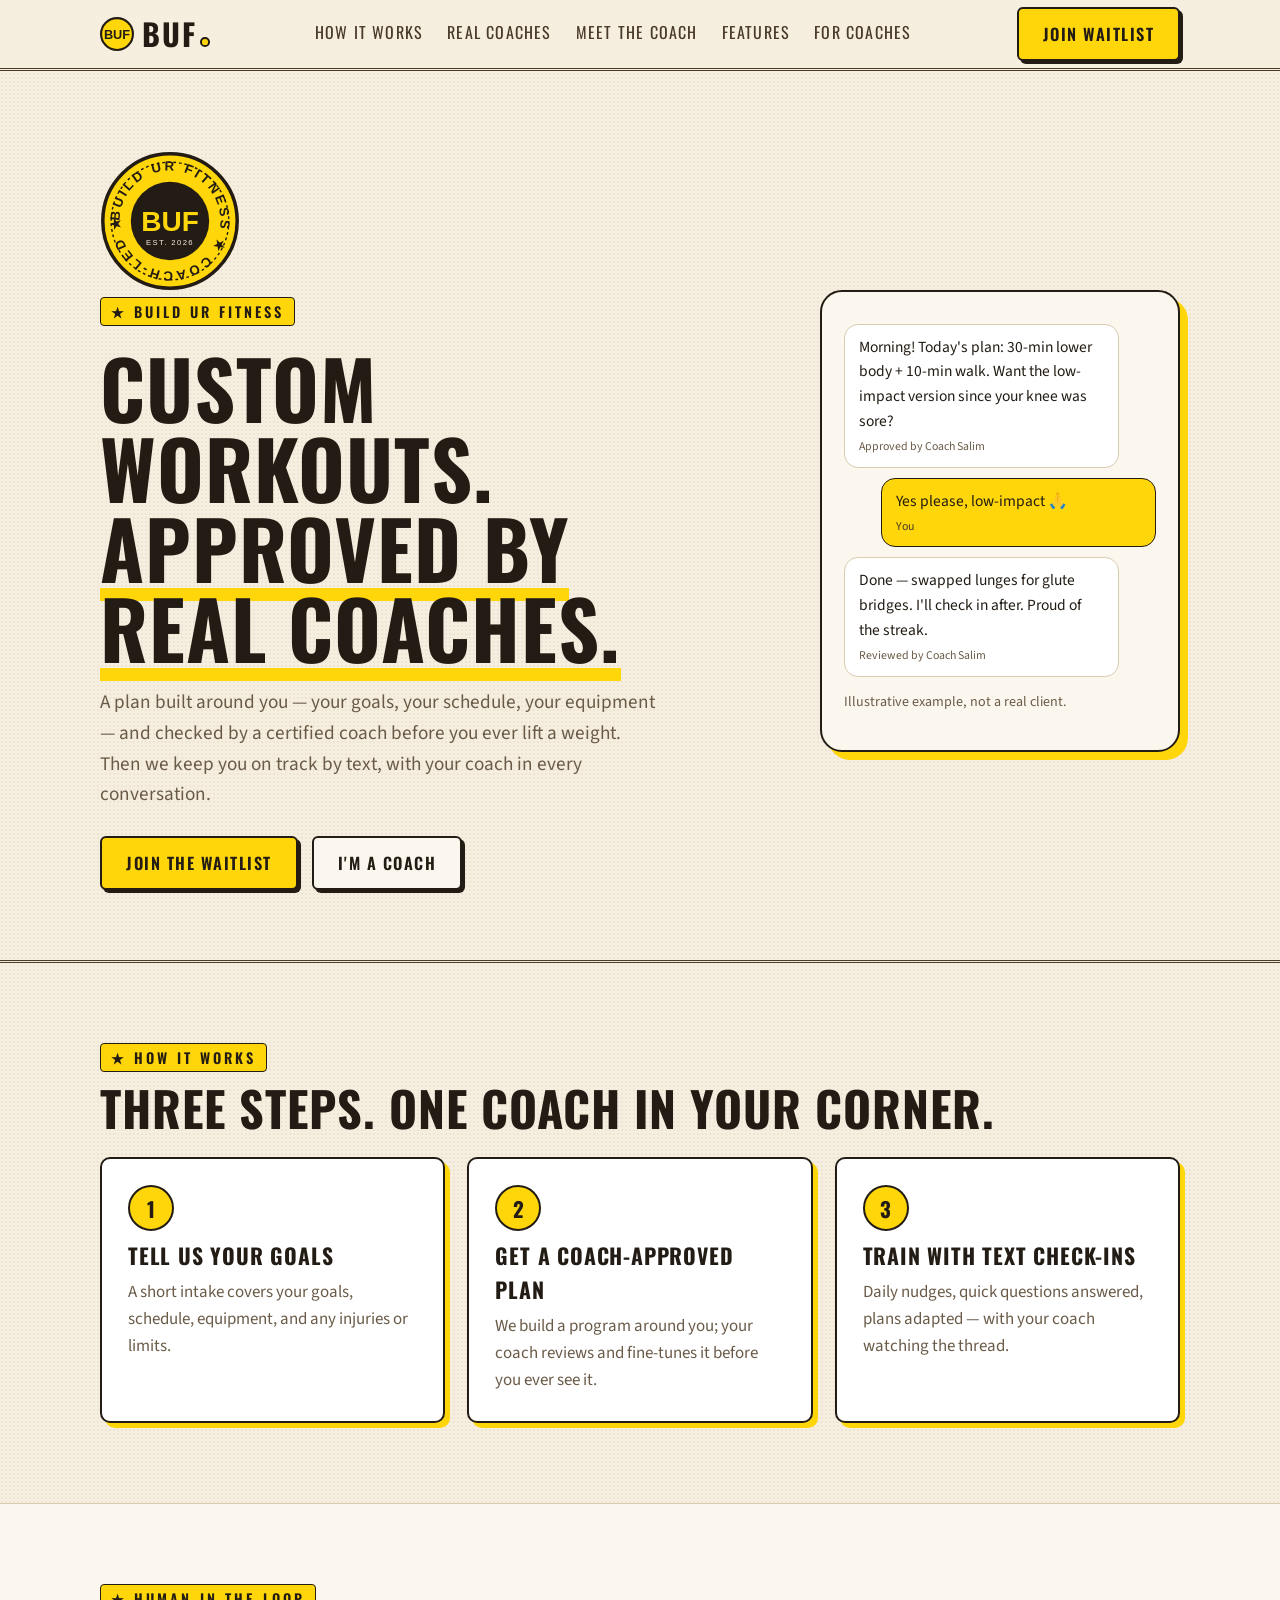
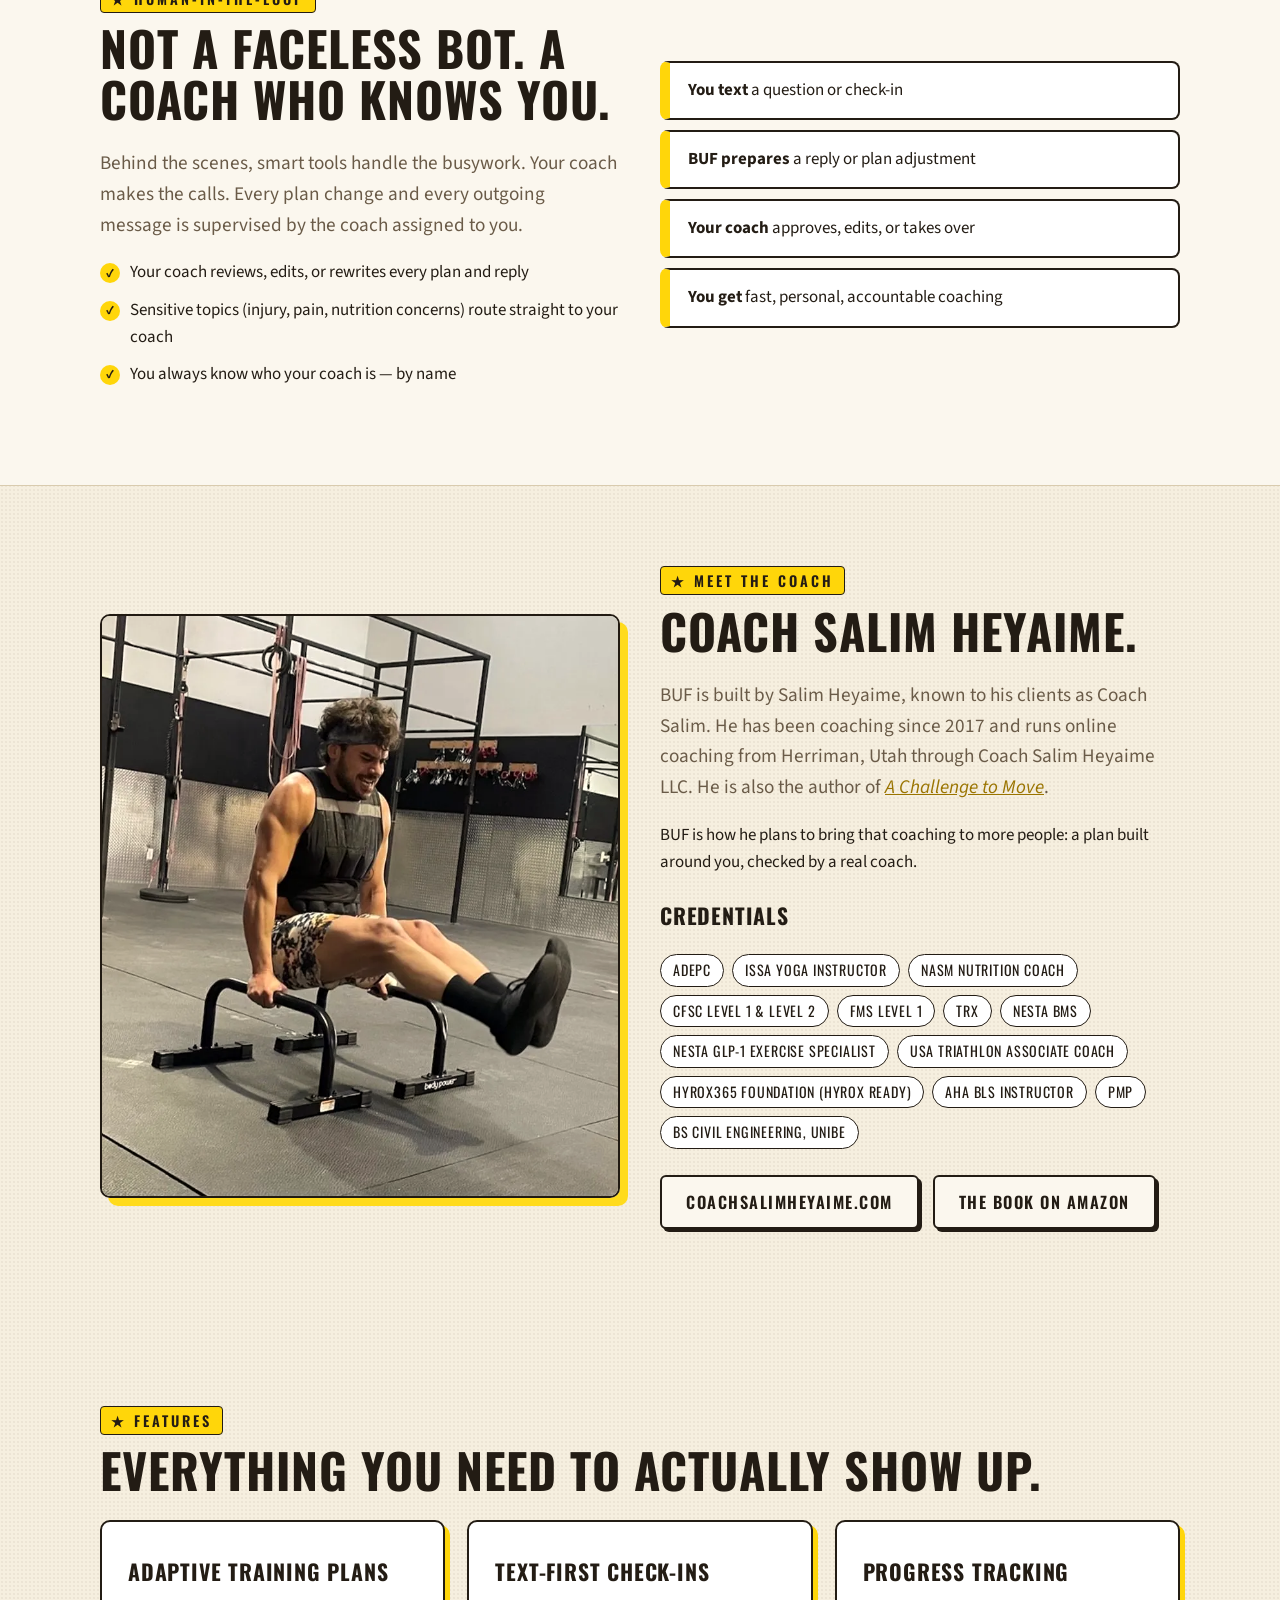
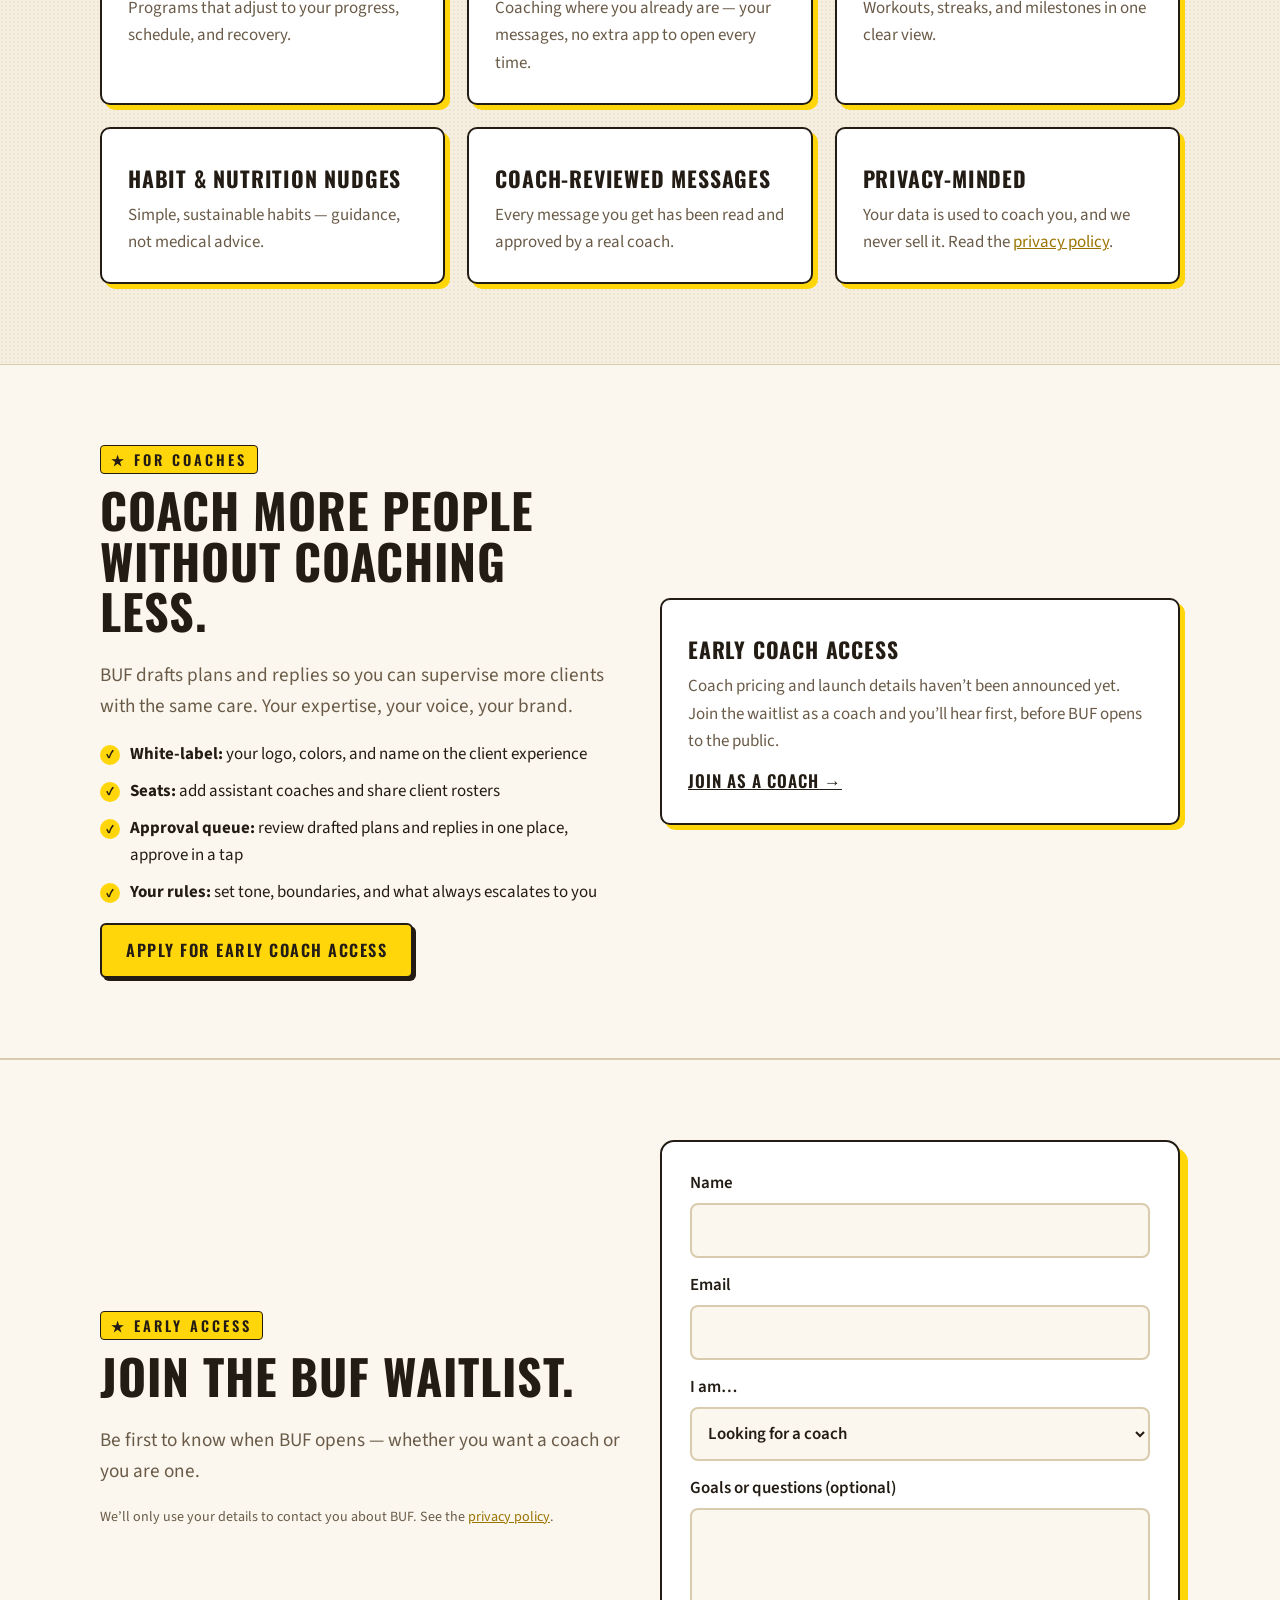
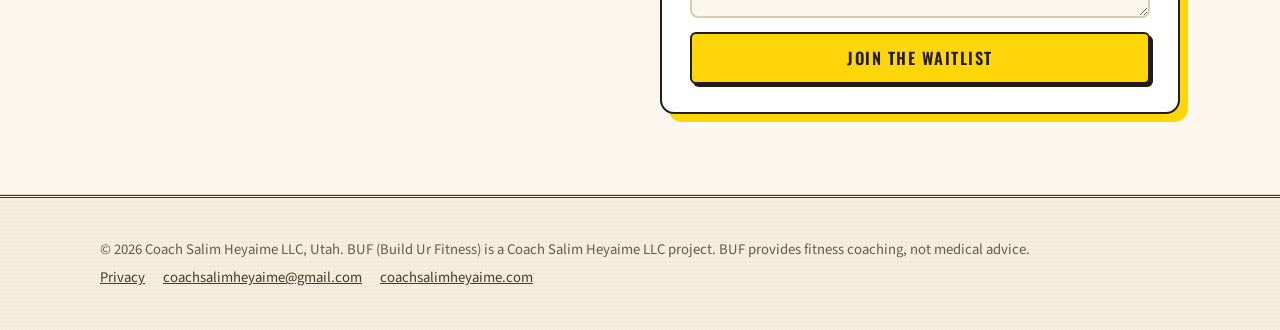
==== index.html @ 1ed9ce23 "BUF 10/18: remove placeholders, Meet the coach (Coach Salim), real privacy policy, thanks + 404 page" ====
<!DOCTYPE html>
<html lang="en">
<head>
<!-- Google tag (gtag.js) -->
<script async src="https://www.googletagmanager.com/gtag/js?id=G-2J3MQWPSZQ"></script>
<script>window.dataLayer=window.dataLayer||[];function gtag(){dataLayer.push(arguments);}gtag('js',new Date());gtag('config','G-2J3MQWPSZQ');</script>
<meta charset="utf-8">
<meta name="viewport" content="width=device-width,initial-scale=1">
<meta name="robots" content="index,follow">
<link rel="canonical" href="https://buildurfitness.com/">
<title>BUF Fitness — Custom workouts, approved by real coaches</title>
<meta name="description" content="BUF (Build Ur Fitness) builds custom workouts around you, with text check-ins and a real coach who approves every plan and every message. For people who want coaching and coaches who want to scale.">
<meta property="og:title" content="BUF Fitness — Custom workouts, approved by real coaches">
<meta property="og:description" content="A workout plan built around you and checked by a real coach. Join the waitlist.">
<meta property="og:type" content="website">
<meta property="og:url" content="https://buildurfitness.com/">
<meta property="og:image" content="https://buildurfitness.com/og.png">
<meta property="og:image:width" content="1200">
<meta property="og:image:height" content="630">
<meta name="twitter:card" content="summary_large_image">
<meta name="twitter:url" content="https://buildurfitness.com/">
<meta name="twitter:title" content="BUF Fitness — Custom workouts, approved by real coaches">
<meta name="twitter:image" content="https://buildurfitness.com/og.png">
<meta name="theme-color" content="#FFD60A">
<link rel="preconnect" href="https://fonts.googleapis.com">
<link rel="preconnect" href="https://fonts.gstatic.com" crossorigin>
<link rel="stylesheet" href="https://fonts.googleapis.com/css2?family=Oswald:wght@500;600;700&family=Source+Sans+3:wght@400;600;700&display=swap">
<link rel="icon" href="/favicon.ico" sizes="any">
<link rel="icon" href="/favicon.ico" sizes="any">
<link rel="icon" href="/favicon.svg" type="image/svg+xml">
<link rel="apple-touch-icon" href="/apple-touch-icon.png">
<link rel="apple-touch-icon" href="/apple-touch-icon.png">
<link rel="stylesheet" href="styles.css">
<script type="application/ld+json">
{"@context":"https://schema.org","@type":"WebSite","name":"BUF Fitness (Build Ur Fitness)","url":"https://buildurfitness.com/","publisher":{"@type":"Organization","name":"Coach Salim Heyaime LLC","url":"https://coachsalimheyaime.com/","email":"coachsalimheyaime@gmail.com","founder":{"@type":"Person","name":"Salim Heyaime","alternateName":"Coach Salim","url":"https://coachsalimheyaime.com/"}}}
</script>
</head>
<body>
<a class="skip" href="#main">Skip to content</a>
<header><div class="wrap"><nav aria-label="Main">
<a class="logo" href="#top"><img src="favicon.svg" alt="" width="34" height="34"><span class="wm">BUF<span>.</span></span></a>
<ul><li><a href="#how">How it works</a></li><li><a href="#coach">Real coaches</a></li><li><a href="#meet">Meet the coach</a></li><li><a href="#features">Features</a></li><li><a href="#coaches">For coaches</a></li></ul>
<a class="btn" href="#waitlist">Join waitlist</a>
</nav></div></header>
<main id="main">
<section class="hero" id="top"><div class="wrap grid">
<div>
<img class="badge" src="badge.svg" alt="" width="140" height="140">
<p class="eyebrow">Build Ur Fitness</p>
<h1>Custom workouts.<br><em>Approved by real coaches.</em></h1>
<p class="lead">A plan built around you — your goals, your schedule, your equipment — and checked by a certified coach before you ever lift a weight. Then we keep you on track by text, with your coach in every conversation.</p>
<div class="cta"><a class="btn" href="#waitlist">Join the waitlist</a><a class="btn ghost" href="#coaches">I'm a coach</a></div>
</div>
<div class="phone" role="group" aria-label="Example text conversation (illustrative)">
<div class="msg ai">Morning! Today's plan: 30-min lower body + 10-min walk. Want the low-impact version since your knee was sore?<span class="tag">Approved by Coach Salim</span></div>
<div class="msg me">Yes please, low-impact 🙏<span class="tag">You</span></div>
<div class="msg ai">Done — swapped lunges for glute bridges. I'll check in after. Proud of the streak.<span class="tag">Reviewed by Coach Salim</span></div>
<p class="small">Illustrative example, not a real client.</p>
</div>
</div></section>

<section id="how"><div class="wrap">
<p class="eyebrow">How it works</p><h2>Three steps. One coach in your corner.</h2>
<div class="cards">
<div class="card"><span class="num">1</span><h3>Tell us your goals</h3><p>A short intake covers your goals, schedule, equipment, and any injuries or limits.</p></div>
<div class="card"><span class="num">2</span><h3>Get a coach-approved plan</h3><p>We build a program around you; your coach reviews and fine-tunes it before you ever see it.</p></div>
<div class="card"><span class="num">3</span><h3>Train with text check-ins</h3><p>Daily nudges, quick questions answered, plans adapted — with your coach watching the thread.</p></div>
</div></div></section>

<section class="alt" id="coach"><div class="wrap split">
<div><p class="eyebrow">Human-in-the-loop</p><h2>Not a faceless bot. A coach who knows you.</h2>
<p class="lead">Behind the scenes, smart tools handle the busywork. Your coach makes the calls. Every plan change and every outgoing message is supervised by the coach assigned to you.</p>
<ul class="check"><li>Your coach reviews, edits, or rewrites every plan and reply</li><li>Sensitive topics (injury, pain, nutrition concerns) route straight to your coach</li><li>You always know who your coach is — by name</li></ul></div>
<div class="loop" role="group" aria-label="Supervision loop">
<div><strong>You text</strong> a question or check-in</div>
<div><strong>BUF prepares</strong> a reply or plan adjustment</div>
<div><strong>Your coach</strong> approves, edits, or takes over</div>
<div><strong>You get</strong> fast, personal, accountable coaching</div>
</div></div></section>

<section id="meet"><div class="wrap split">
<figure class="coach-photo"><picture><source srcset="img/coach-salim-800.webp" type="image/webp"><img src="img/coach-salim-800.jpg" alt="Coach Salim Heyaime holding an L-sit on parallettes in the gym" width="800" height="900" loading="lazy"></picture></figure>
<div><p class="eyebrow">Meet the coach</p><h2>Coach Salim Heyaime.</h2>
<p class="lead">BUF is built by Salim Heyaime, known to his clients as Coach Salim. He has been coaching since 2017 and runs online coaching from Herriman, Utah through Coach Salim Heyaime LLC. He is also the author of <a href="https://www.amazon.com/dp/B0HN22P5F4" rel="noopener"><em>A Challenge to Move</em></a>.</p>
<p>BUF is how he plans to bring that coaching to more people: a plan built around you, checked by a real coach.</p>
<h3>Credentials</h3>
<ul class="creds">
<li>ADEPC</li>
<li>ISSA Yoga Instructor</li>
<li>NASM Nutrition Coach</li>
<li>CFSC Level 1 &amp; Level 2</li>
<li>FMS Level 1</li>
<li>TRX</li>
<li>NESTA BMS</li>
<li>NESTA GLP-1 Exercise Specialist</li>
<li>USA Triathlon Associate Coach</li>
<li>HYROX365 Foundation (HYROX Ready)</li>
<li>AHA BLS Instructor</li>
<li>PMP</li>
<li>BS Civil Engineering, UNIBE</li>
</ul>
<p class="cta"><a class="btn ghost" href="https://coachsalimheyaime.com/" rel="noopener">coachsalimheyaime.com</a><a class="btn ghost" href="https://www.amazon.com/dp/B0HN22P5F4" rel="noopener">The book on Amazon</a></p>
</div></div></section>

<section id="features"><div class="wrap">
<p class="eyebrow">Features</p><h2>Everything you need to actually show up.</h2>
<div class="cards">
<div class="card"><h3>Adaptive training plans</h3><p>Programs that adjust to your progress, schedule, and recovery.</p></div>
<div class="card"><h3>Text-first check-ins</h3><p>Coaching where you already are — your messages, no extra app to open every time.</p></div>
<div class="card"><h3>Progress tracking</h3><p>Workouts, streaks, and milestones in one clear view.</p></div>
<div class="card"><h3>Habit &amp; nutrition nudges</h3><p>Simple, sustainable habits — guidance, not medical advice.</p></div>
<div class="card"><h3>Coach-reviewed messages</h3><p>Every message you get has been read and approved by a real coach.</p></div>
<div class="card"><h3>Privacy-minded</h3><p>Your data is used to coach you, and we never sell it. Read the <a href="/privacy/">privacy policy</a>.</p></div>
</div></div></section>

<section class="alt" id="coaches"><div class="wrap split">
<div><p class="eyebrow">For coaches</p><h2>Coach more people without coaching less.</h2>
<p class="lead">BUF drafts plans and replies so you can supervise more clients with the same care. Your expertise, your voice, your brand.</p>
<ul class="check"><li><strong>White-label:</strong> your logo, colors, and name on the client experience</li><li><strong>Seats:</strong> add assistant coaches and share client rosters</li><li><strong>Approval queue:</strong> review drafted plans and replies in one place, approve in a tap</li><li><strong>Your rules:</strong> set tone, boundaries, and what always escalates to you</li></ul>
<a class="btn" href="#waitlist">Apply for early coach access</a></div>
<div class="card note"><h3>Early coach access</h3><p>Coach pricing and launch details haven&rsquo;t been announced yet. Join the waitlist as a coach and you&rsquo;ll hear first, before BUF opens to the public.</p><p><a href="#waitlist">Join as a coach &rarr;</a></p></div>
</div></section>

<section class="alt" id="waitlist"><div class="wrap split">
<div><p class="eyebrow">Early access</p><h2>Join the BUF waitlist.</h2><p class="lead">Be first to know when BUF opens — whether you want a coach or you are one.</p><p class="small">We&rsquo;ll only use your details to contact you about BUF. See the <a href="/privacy/">privacy policy</a>.</p></div>
<form action="https://formsubmit.co/coachsalimheyaime@gmail.com" method="POST">
<input type="hidden" name="_subject" value="BUF waitlist">
<input type="hidden" name="_template" value="table">
<input type="hidden" name="_captcha" value="true">
<input type="hidden" name="_next" value="https://buildurfitness.com/thanks/">
<input type="text" name="_honey" class="hp" tabindex="-1" autocomplete="off" aria-hidden="true">
<label>Name<input type="text" name="name" required autocomplete="name"></label>
<label>Email<input type="email" name="email" required autocomplete="email"></label>
<label>I am…<select name="role"><option>Looking for a coach</option><option>A coach interested in BUF</option><option>Other</option></select></label>
<label>Goals or questions (optional)<textarea name="message" rows="3"></textarea></label>
<button class="btn" type="submit">Join the waitlist</button>
</form></div></section>
</main>
<footer><div class="wrap foot">
<p>&copy; 2026 Coach Salim Heyaime LLC, Utah. BUF (Build Ur Fitness) is a Coach Salim Heyaime LLC project. BUF provides fitness coaching, not medical advice.</p>
<p class="foot-links"><a href="/privacy/">Privacy</a><a href="mailto:coachsalimheyaime@gmail.com?subject=BUF">coachsalimheyaime@gmail.com</a><a href="https://coachsalimheyaime.com/" rel="noopener">coachsalimheyaime.com</a></p>
</div></footer>
</body></html>
---- styles.css ----
:root{--cream:#F6EFDF;--paper:#FBF7EE;--ink:#231C14;--brown:#4A3A28;--gold:#FFD60A;--gold-d:#9A7400;--red:#B3412E;--mut:#6A5B48;--line:#D9CBAE;--r:10px;--cond:"Oswald","Arial Narrow",Impact,sans-serif}
*{box-sizing:border-box}html{scroll-behavior:smooth}
body{margin:0;font-family:"Source Sans 3",system-ui,-apple-system,Segoe UI,Roboto,sans-serif;font-size:1.06rem;background:var(--cream);color:var(--ink);line-height:1.6;
background-image:radial-gradient(rgba(74,58,40,.06) 1px,transparent 1px);background-size:4px 4px}
a{color:var(--gold-d)}
.skip{position:absolute;left:-999px}.skip:focus{left:8px;top:8px;background:#fff;color:#000;padding:8px;z-index:99}
.draft{background:var(--ink);color:var(--gold);text-align:center;font-family:var(--cond);letter-spacing:1.5px;text-transform:uppercase;padding:6px 12px;font-size:.85rem}
.wrap{max-width:1120px;margin:0 auto;padding:0 20px}
header{position:sticky;top:0;z-index:10;background:rgba(246,239,223,.95);border-bottom:3px double var(--brown)}
nav{display:flex;align-items:center;justify-content:space-between;height:68px;gap:16px}
.logo{font-family:var(--cond);font-weight:700;font-size:1.9rem;color:var(--ink);text-decoration:none;letter-spacing:2px;display:flex;align-items:center;gap:8px}.logo span{color:var(--gold-d)}
nav ul{display:flex;gap:24px;list-style:none;margin:0;padding:0}nav ul a{color:var(--brown);text-decoration:none;font-family:var(--cond);text-transform:uppercase;letter-spacing:1.2px;font-size:1rem}
nav ul a:hover{color:var(--gold-d)}
.btn{display:inline-block;background:var(--gold);color:var(--ink);font-family:var(--cond);font-weight:600;text-transform:uppercase;letter-spacing:1.5px;padding:12px 24px;border-radius:6px;text-decoration:none;border:2px solid var(--ink);box-shadow:3px 3px 0 var(--ink);cursor:pointer;font-size:1.02rem;transition:transform .15s,box-shadow .15s}
.btn:hover{transform:translate(-1px,-1px);box-shadow:4px 4px 0 var(--ink)}
.btn.ghost{background:var(--paper)}
a:focus-visible,.btn:focus-visible,input:focus-visible,select:focus-visible,textarea:focus-visible{outline:3px solid var(--red);outline-offset:3px}
.hero{padding:80px 0 70px;border-bottom:3px double var(--brown)}
.hero .grid{display:grid;grid-template-columns:1.1fr .9fr;gap:48px;align-items:center}
.eyebrow{color:var(--red);font-family:var(--cond);font-weight:600;text-transform:uppercase;letter-spacing:3px;font-size:.9rem;margin:0}
.eyebrow::before{content:"★ "}
h1,h2,h3{font-family:var(--cond);text-transform:uppercase;font-weight:700;color:var(--ink)}
h1{font-size:clamp(2.8rem,6.5vw,5rem);line-height:1;margin:.25em 0;letter-spacing:1px}h1 em{font-style:normal;color:var(--gold-d);display:inline-block}
h2{font-size:clamp(2rem,4vw,3rem);line-height:1.05;letter-spacing:1px;margin:.2em 0 .5em}
h3{font-size:1.35rem;letter-spacing:.8px}
.lead{font-size:1.2rem;color:var(--mut);max-width:560px}.cta{display:flex;gap:14px;flex-wrap:wrap;margin-top:26px}
.badge{width:140px;height:140px;display:block;margin:0 0 6px}
.phone{background:var(--paper);border:2px solid var(--ink);border-radius:22px;padding:22px;max-width:360px;margin-left:auto;box-shadow:8px 8px 0 var(--gold)}
.msg{border-radius:14px;padding:10px 14px;margin:10px 0;font-size:.97rem;max-width:88%;border:1.5px solid var(--line)}
.msg.ai{background:#fff}.msg.me{background:var(--gold);border-color:var(--gold-d);margin-left:auto}
.tag{display:block;font-size:.74rem;color:var(--mut);margin-top:4px}.msg.me .tag{color:var(--brown)}
section{padding:80px 0}.alt{background:var(--paper);border-top:1px solid var(--line);border-bottom:1px solid var(--line)}
.cards{display:grid;grid-template-columns:repeat(3,1fr);gap:22px}
.card{background:#fff;border:2px solid var(--ink);border-radius:var(--r);padding:26px;box-shadow:5px 5px 0 var(--line)}.card h3{margin:.3em 0 .3em}.card p{color:var(--mut);margin:0}
.num{display:inline-grid;place-items:center;width:46px;height:46px;border-radius:50%;background:var(--gold);color:var(--ink);font-family:var(--cond);font-weight:700;font-size:1.3rem;border:2px solid var(--ink)}
.split{display:grid;grid-template-columns:1fr 1fr;gap:40px;align-items:center}
.check{list-style:none;padding:0}.check li{padding-left:30px;position:relative;margin:10px 0}.check li::before{content:"✓";position:absolute;left:0;color:var(--gold-d);font-weight:900}
.loop{display:grid;gap:10px}.loop div{background:#fff;border:2px solid var(--ink);border-left:10px solid var(--gold);padding:14px 18px;border-radius:8px}
.callout{background:var(--ink);color:var(--cream);border-radius:14px;padding:38px;display:flex;justify-content:space-between;gap:24px;align-items:center;flex-wrap:wrap;outline:2px dashed var(--gold);outline-offset:-12px}
.callout h2{color:var(--cream)}.callout .lead{color:#D9CBAE}.callout .eyebrow{color:var(--gold)}
.ph{border:2px dashed var(--brown);border-radius:var(--r);padding:20px;color:var(--mut);background:#fff}
form{background:#fff;border-radius:14px;padding:28px;display:grid;gap:14px;border:2px solid var(--ink);box-shadow:8px 8px 0 var(--gold)}
label{font-weight:600;display:grid;gap:6px}input,select,textarea{font:inherit;padding:12px;border-radius:8px;border:2px solid var(--line);background:var(--paper);color:var(--ink)}
.hp{position:absolute;left:-9999px}.small{font-size:.88rem;color:var(--mut)}
footer{padding:36px 0;border-top:3px double var(--brown);color:var(--mut);font-size:.92rem}
@media(max-width:860px){.hero .grid,.split{grid-template-columns:1fr}.cards{grid-template-columns:1fr}nav ul{display:none}.phone{margin:0 auto}section{padding:60px 0}.badge{width:110px;height:110px}}
@media(prefers-reduced-motion:reduce){html{scroll-behavior:auto}*{transition:none!important;animation:none!important}}
.logo .wm{color:inherit}
/* bright accent v3 */
.eyebrow{display:inline-block;background:var(--gold);color:var(--ink);padding:2px 10px;border-radius:4px;border:1.5px solid var(--ink)}
.eyebrow::before{color:var(--ink)}
h1 em{color:var(--ink);background:linear-gradient(transparent 55%,var(--gold) 55%);padding:0 .08em}
.logo span{color:var(--ink)}.logo .wm span{display:inline-block;width:.32em;height:.32em;background:var(--gold);border:2px solid var(--ink);border-radius:50%;color:transparent;overflow:hidden;margin-left:3px;vertical-align:baseline}
.check li::before{color:var(--ink);background:var(--gold);border-radius:50%;width:20px;height:20px;display:grid;place-items:center;font-size:.75rem;top:4px}
.card{box-shadow:5px 5px 0 var(--gold)}
.msg.me{border-color:var(--ink)}
h1 em{display:inline;-webkit-box-decoration-break:clone;box-decoration-break:clone}
h1 em{background:none;padding:0;text-decoration:underline;text-decoration-color:var(--gold);text-decoration-thickness:.16em;text-underline-offset:.06em;text-decoration-skip-ink:none}

/* 10/18: meet the coach, notes, footer */
.coach-photo{margin:0}.coach-photo img{display:block;width:100%;height:auto;border:2px solid var(--ink);border-radius:var(--r);box-shadow:8px 8px 0 var(--gold);filter:sepia(.12) contrast(1.03)}
.creds{list-style:none;padding:0;margin:8px 0 0;display:flex;flex-wrap:wrap;gap:8px}
.creds li{background:#fff;border:1.5px solid var(--ink);border-radius:999px;padding:4px 12px;font-family:var(--cond);text-transform:uppercase;letter-spacing:.8px;font-size:.88rem}
.card.note a{font-family:var(--cond);text-transform:uppercase;letter-spacing:1px;color:var(--ink);font-weight:600}
.card.note p+p{margin-top:12px}
.foot p{margin:.3em 0}.foot-links{display:flex;flex-wrap:wrap;gap:18px}.foot-links a{color:var(--brown)}
.legal{max-width:780px}.legal h1{font-size:clamp(2.4rem,5vw,3.6rem)}.legal h2{font-size:1.6rem;margin-top:1.6em}.legal p,.legal li{color:var(--ink)}
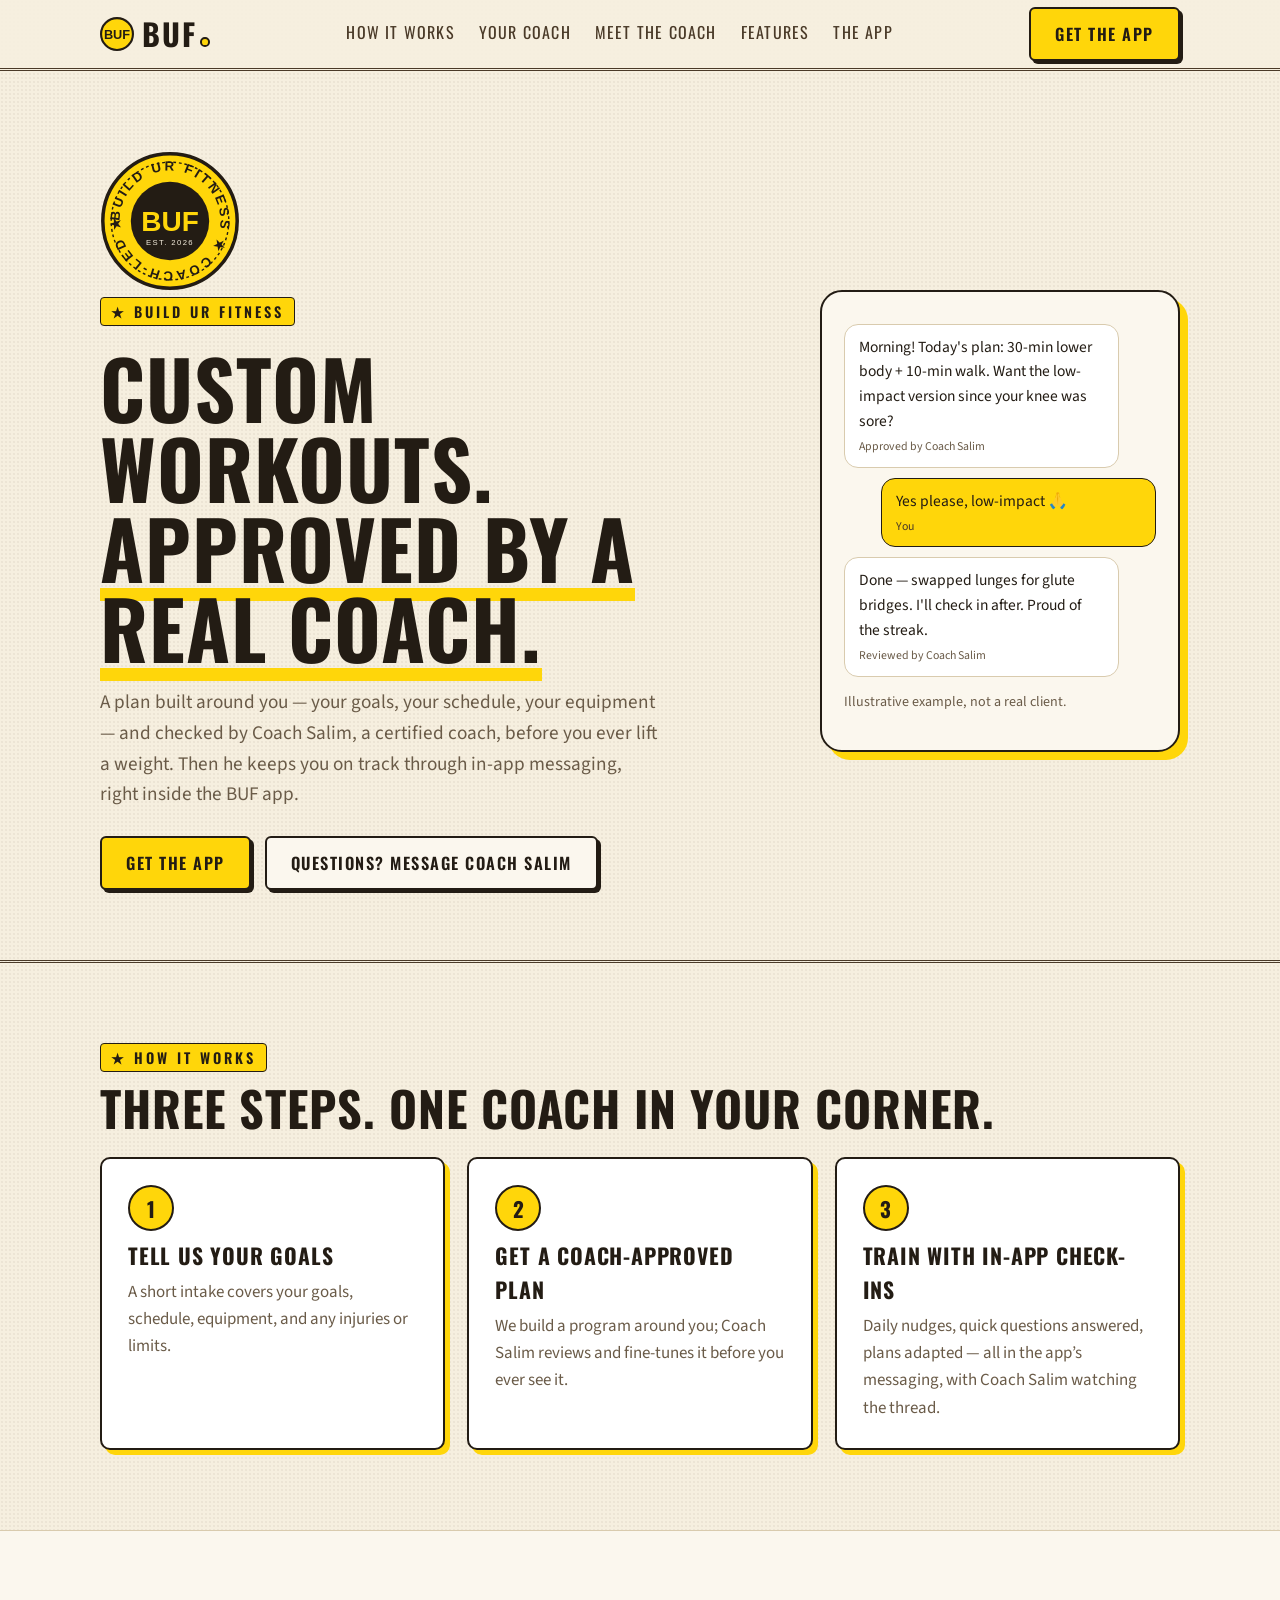
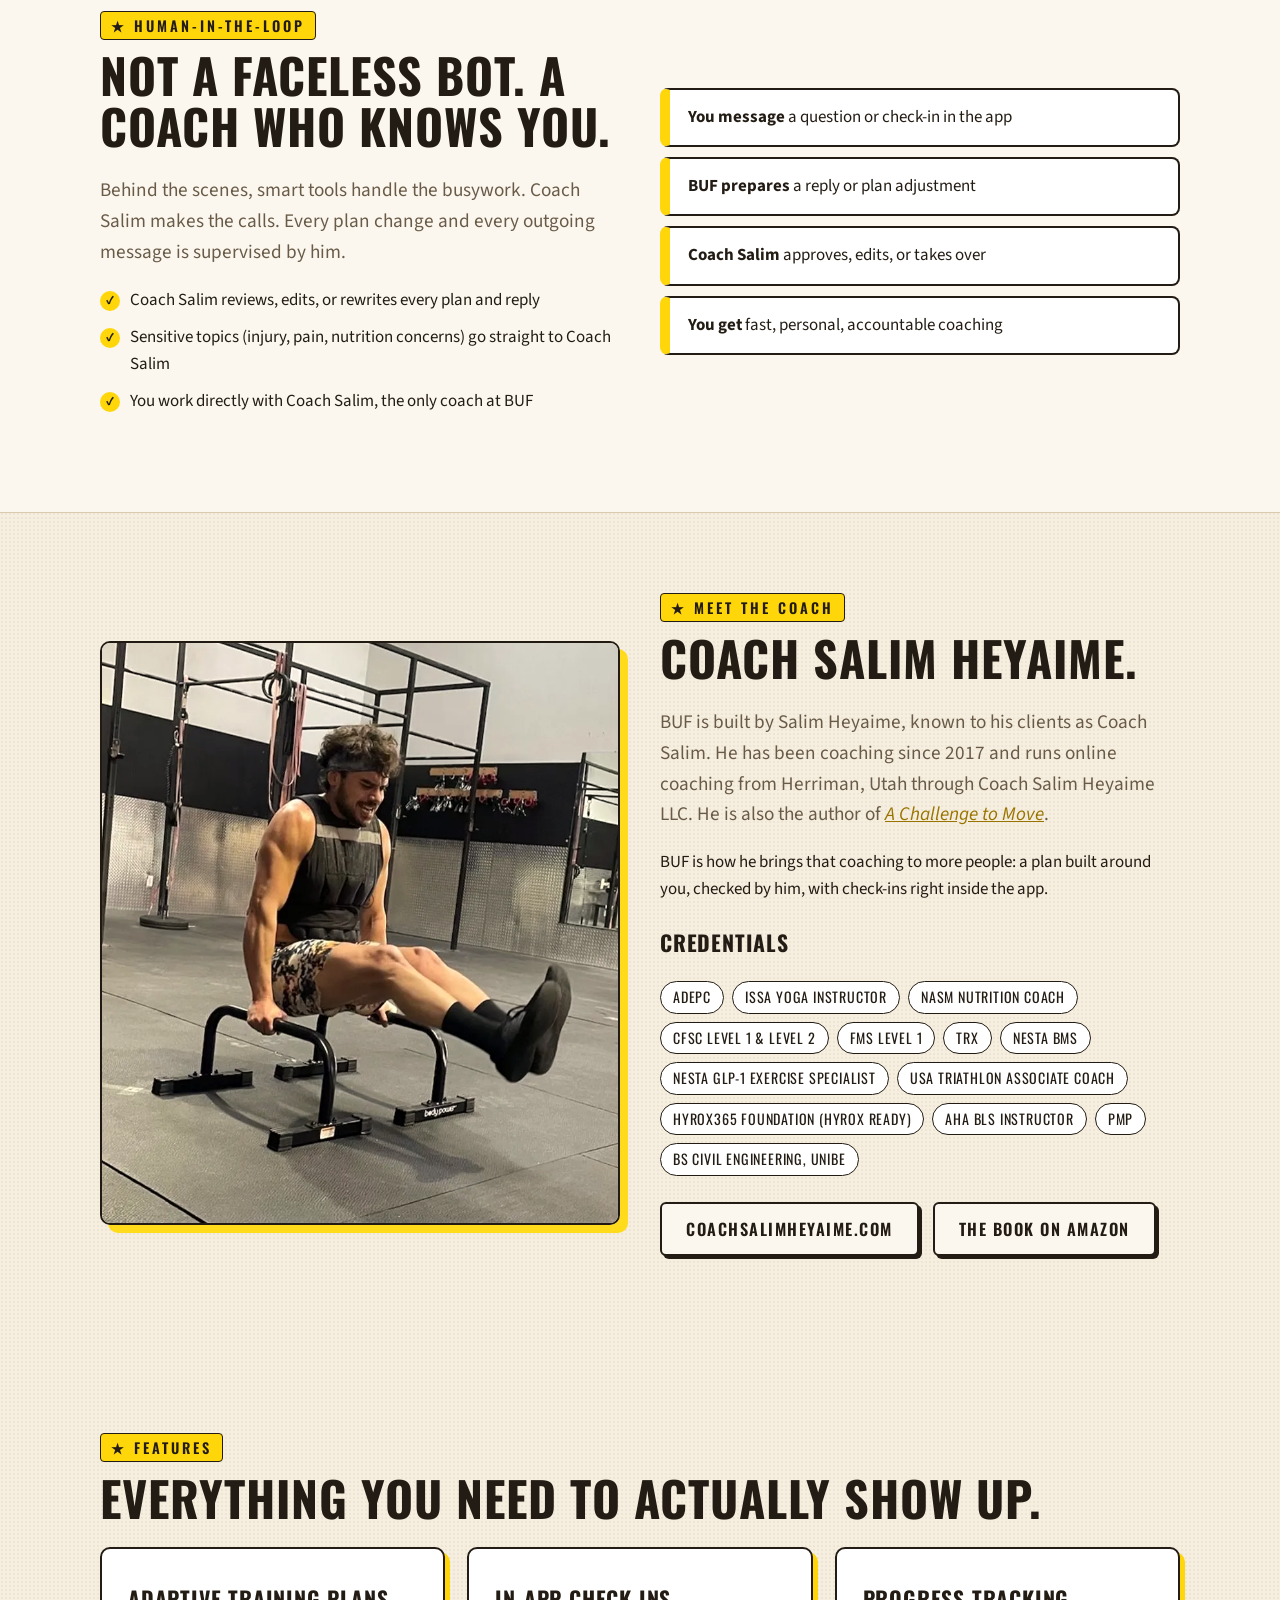
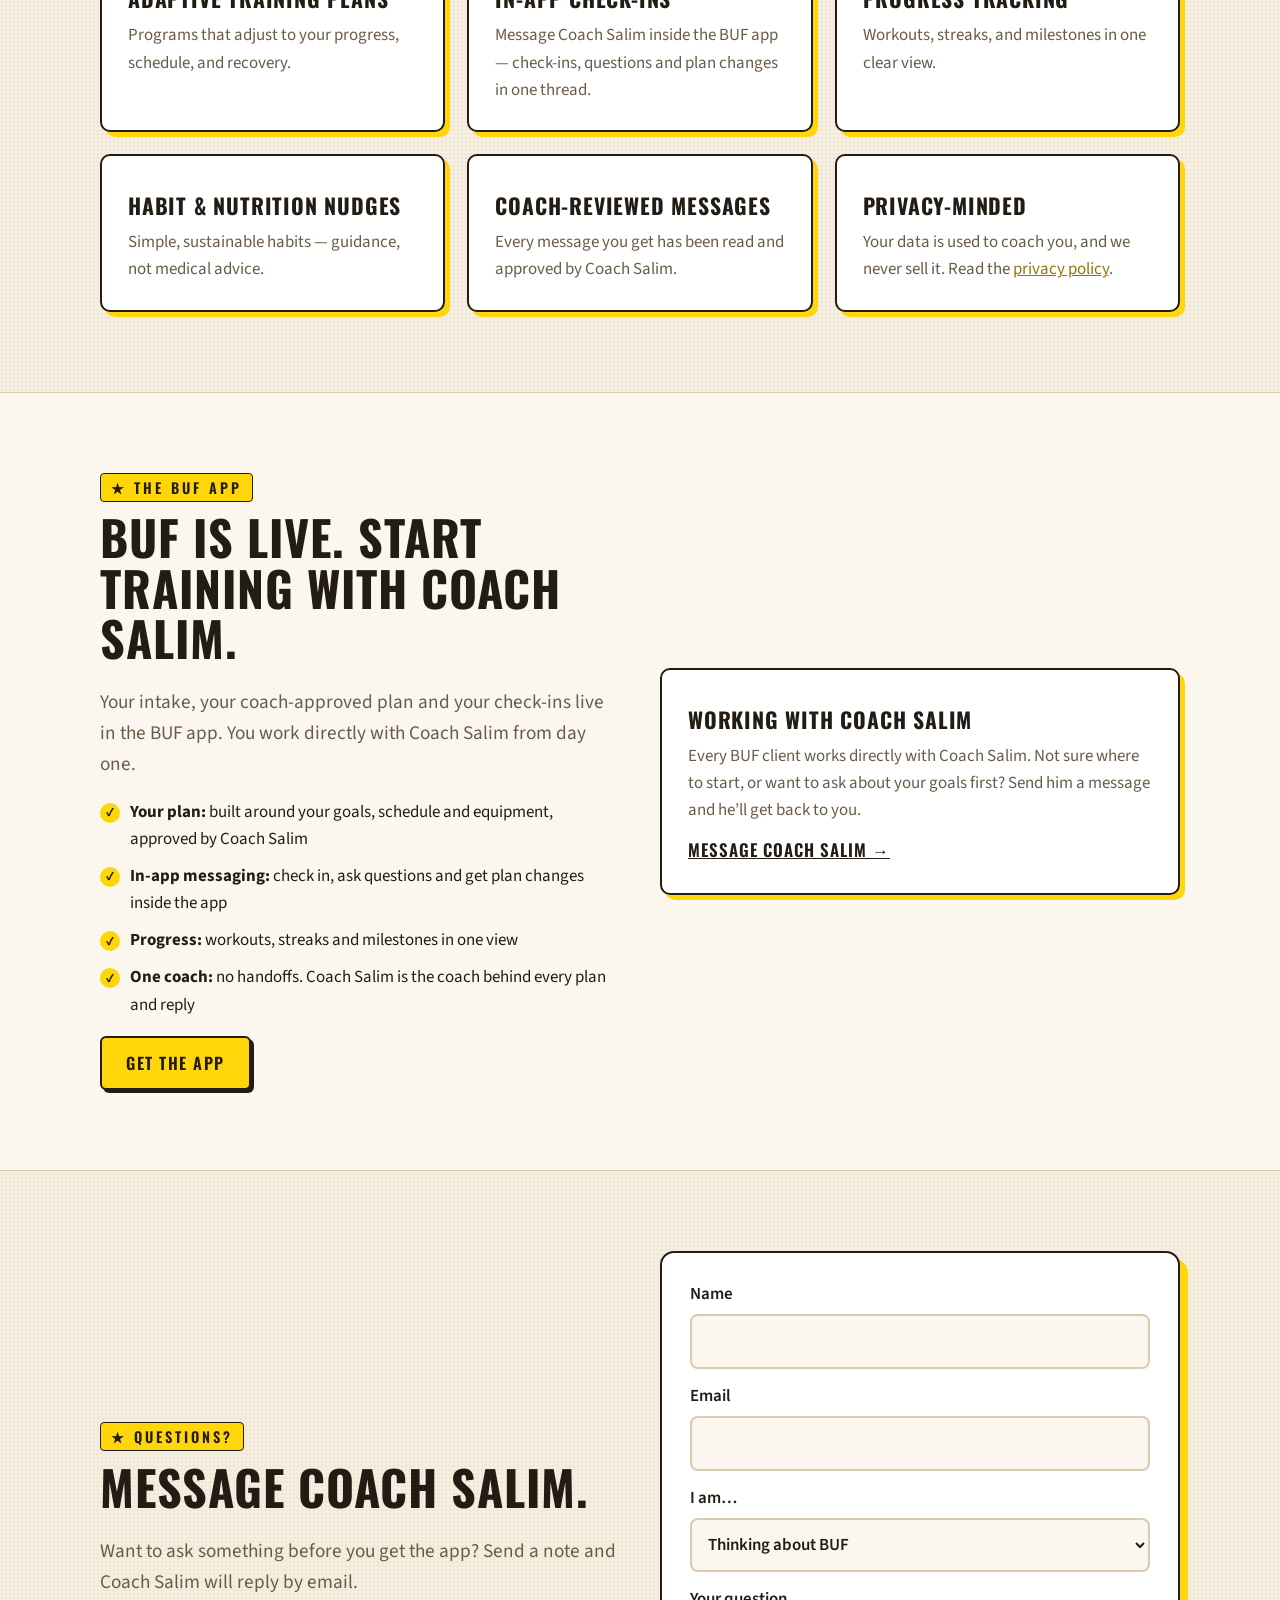
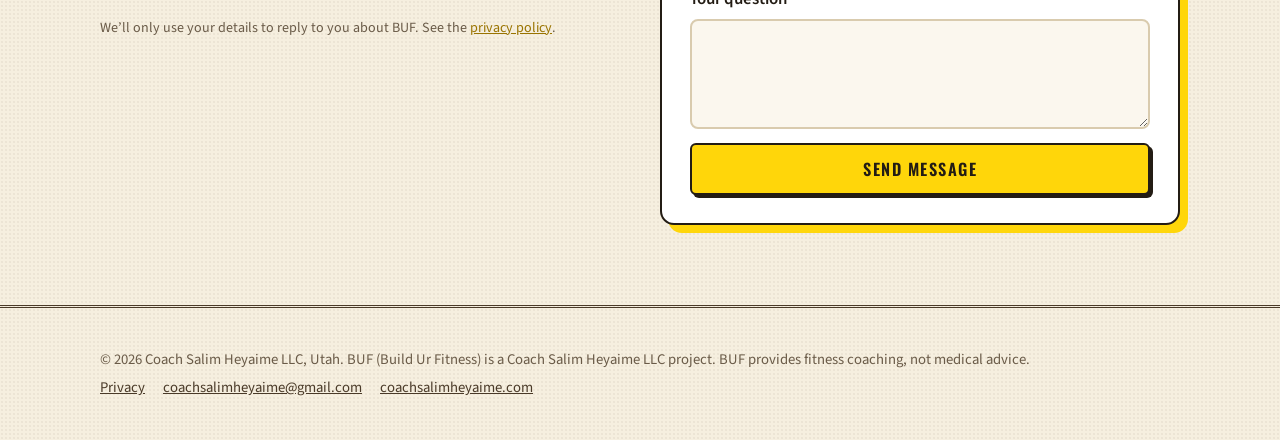
==== commit 66d3e2fb: "Preview: BUF app is live — Get the app CTA (buffitness.app), Coach Salim only, in-app messaging, con" ====
--- a/index.html
+++ b/index.html
@@ -8,10 +8,10 @@
 <meta name="viewport" content="width=device-width,initial-scale=1">
 <meta name="robots" content="index,follow">
 <link rel="canonical" href="https://buildurfitness.com/">
-<title>BUF Fitness — Custom workouts, approved by real coaches</title>
-<meta name="description" content="BUF (Build Ur Fitness) builds custom workouts around you, with text check-ins and a real coach who approves every plan and every message. For people who want coaching and coaches who want to scale.">
-<meta property="og:title" content="BUF Fitness — Custom workouts, approved by real coaches">
-<meta property="og:description" content="A workout plan built around you and checked by a real coach. Join the waitlist.">
+<title>BUF Fitness — Custom workouts, approved by a real coach</title>
+<meta name="description" content="BUF (Build Ur Fitness) builds custom workouts around you, with in-app check-ins and Coach Salim, a certified coach who approves every plan and every message. The BUF app is live.">
+<meta property="og:title" content="BUF Fitness — Custom workouts, approved by a real coach">
+<meta property="og:description" content="A workout plan built around you and checked by Coach Salim. The BUF app is live.">
 <meta property="og:type" content="website">
 <meta property="og:url" content="https://buildurfitness.com/">
 <meta property="og:image" content="https://buildurfitness.com/og.png">
@@ -19,7 +19,7 @@
 <meta property="og:image:height" content="630">
 <meta name="twitter:card" content="summary_large_image">
 <meta name="twitter:url" content="https://buildurfitness.com/">
-<meta name="twitter:title" content="BUF Fitness — Custom workouts, approved by real coaches">
+<meta name="twitter:title" content="BUF Fitness — Custom workouts, approved by a real coach">
 <meta name="twitter:image" content="https://buildurfitness.com/og.png">
 <meta name="theme-color" content="#FFD60A">
 <link rel="preconnect" href="https://fonts.googleapis.com">
@@ -39,19 +39,19 @@
 <a class="skip" href="#main">Skip to content</a>
 <header><div class="wrap"><nav aria-label="Main">
 <a class="logo" href="#top"><img src="favicon.svg" alt="" width="34" height="34"><span class="wm">BUF<span>.</span></span></a>
-<ul><li><a href="#how">How it works</a></li><li><a href="#coach">Real coaches</a></li><li><a href="#meet">Meet the coach</a></li><li><a href="#features">Features</a></li><li><a href="#coaches">For coaches</a></li></ul>
-<a class="btn" href="#waitlist">Join waitlist</a>
+<ul><li><a href="#how">How it works</a></li><li><a href="#coach">Your coach</a></li><li><a href="#meet">Meet the coach</a></li><li><a href="#features">Features</a></li><li><a href="#app">The app</a></li></ul>
+<a class="btn" href="https://buffitness.app" rel="noopener">Get the app</a>
 </nav></div></header>
 <main id="main">
 <section class="hero" id="top"><div class="wrap grid">
 <div>
 <img class="badge" src="badge.svg" alt="" width="140" height="140">
 <p class="eyebrow">Build Ur Fitness</p>
-<h1>Custom workouts.<br><em>Approved by real coaches.</em></h1>
-<p class="lead">A plan built around you — your goals, your schedule, your equipment — and checked by a certified coach before you ever lift a weight. Then we keep you on track by text, with your coach in every conversation.</p>
-<div class="cta"><a class="btn" href="#waitlist">Join the waitlist</a><a class="btn ghost" href="#coaches">I'm a coach</a></div>
+<h1>Custom workouts.<br><em>Approved by a real coach.</em></h1>
+<p class="lead">A plan built around you — your goals, your schedule, your equipment — and checked by Coach Salim, a certified coach, before you ever lift a weight. Then he keeps you on track through in-app messaging, right inside the BUF app.</p>
+<div class="cta"><a class="btn" href="https://buffitness.app" rel="noopener">Get the app</a><a class="btn ghost" href="#contact">Questions? Message Coach Salim</a></div>
 </div>
-<div class="phone" role="group" aria-label="Example text conversation (illustrative)">
+<div class="phone" role="group" aria-label="Example in-app message conversation (illustrative)">
 <div class="msg ai">Morning! Today's plan: 30-min lower body + 10-min walk. Want the low-impact version since your knee was sore?<span class="tag">Approved by Coach Salim</span></div>
 <div class="msg me">Yes please, low-impact 🙏<span class="tag">You</span></div>
 <div class="msg ai">Done — swapped lunges for glute bridges. I'll check in after. Proud of the streak.<span class="tag">Reviewed by Coach Salim</span></div>
@@ -63,18 +63,18 @@
 <p class="eyebrow">How it works</p><h2>Three steps. One coach in your corner.</h2>
 <div class="cards">
 <div class="card"><span class="num">1</span><h3>Tell us your goals</h3><p>A short intake covers your goals, schedule, equipment, and any injuries or limits.</p></div>
-<div class="card"><span class="num">2</span><h3>Get a coach-approved plan</h3><p>We build a program around you; your coach reviews and fine-tunes it before you ever see it.</p></div>
-<div class="card"><span class="num">3</span><h3>Train with text check-ins</h3><p>Daily nudges, quick questions answered, plans adapted — with your coach watching the thread.</p></div>
+<div class="card"><span class="num">2</span><h3>Get a coach-approved plan</h3><p>We build a program around you; Coach Salim reviews and fine-tunes it before you ever see it.</p></div>
+<div class="card"><span class="num">3</span><h3>Train with in-app check-ins</h3><p>Daily nudges, quick questions answered, plans adapted — all in the app&rsquo;s messaging, with Coach Salim watching the thread.</p></div>
 </div></div></section>
 
 <section class="alt" id="coach"><div class="wrap split">
 <div><p class="eyebrow">Human-in-the-loop</p><h2>Not a faceless bot. A coach who knows you.</h2>
-<p class="lead">Behind the scenes, smart tools handle the busywork. Your coach makes the calls. Every plan change and every outgoing message is supervised by the coach assigned to you.</p>
-<ul class="check"><li>Your coach reviews, edits, or rewrites every plan and reply</li><li>Sensitive topics (injury, pain, nutrition concerns) route straight to your coach</li><li>You always know who your coach is — by name</li></ul></div>
+<p class="lead">Behind the scenes, smart tools handle the busywork. Coach Salim makes the calls. Every plan change and every outgoing message is supervised by him.</p>
+<ul class="check"><li>Coach Salim reviews, edits, or rewrites every plan and reply</li><li>Sensitive topics (injury, pain, nutrition concerns) go straight to Coach Salim</li><li>You work directly with Coach Salim, the only coach at BUF</li></ul></div>
 <div class="loop" role="group" aria-label="Supervision loop">
-<div><strong>You text</strong> a question or check-in</div>
+<div><strong>You message</strong> a question or check-in in the app</div>
 <div><strong>BUF prepares</strong> a reply or plan adjustment</div>
-<div><strong>Your coach</strong> approves, edits, or takes over</div>
+<div><strong>Coach Salim</strong> approves, edits, or takes over</div>
 <div><strong>You get</strong> fast, personal, accountable coaching</div>
 </div></div></section>
 
@@ -82,7 +82,7 @@
 <figure class="coach-photo"><picture><source srcset="img/coach-salim-800.webp" type="image/webp"><img src="img/coach-salim-800.jpg" alt="Coach Salim Heyaime holding an L-sit on parallettes in the gym" width="800" height="900" loading="lazy"></picture></figure>
 <div><p class="eyebrow">Meet the coach</p><h2>Coach Salim Heyaime.</h2>
 <p class="lead">BUF is built by Salim Heyaime, known to his clients as Coach Salim. He has been coaching since 2017 and runs online coaching from Herriman, Utah through Coach Salim Heyaime LLC. He is also the author of <a href="https://www.amazon.com/dp/B0HN22P5F4" rel="noopener"><em>A Challenge to Move</em></a>.</p>
-<p>BUF is how he plans to bring that coaching to more people: a plan built around you, checked by a real coach.</p>
+<p>BUF is how he brings that coaching to more people: a plan built around you, checked by him, with check-ins right inside the app.</p>
 <h3>Credentials</h3>
 <ul class="creds">
 <li>ADEPC</li>
@@ -106,34 +106,34 @@
 <p class="eyebrow">Features</p><h2>Everything you need to actually show up.</h2>
 <div class="cards">
 <div class="card"><h3>Adaptive training plans</h3><p>Programs that adjust to your progress, schedule, and recovery.</p></div>
-<div class="card"><h3>Text-first check-ins</h3><p>Coaching where you already are — your messages, no extra app to open every time.</p></div>
+<div class="card"><h3>In-app check-ins</h3><p>Message Coach Salim inside the BUF app — check-ins, questions and plan changes in one thread.</p></div>
 <div class="card"><h3>Progress tracking</h3><p>Workouts, streaks, and milestones in one clear view.</p></div>
 <div class="card"><h3>Habit &amp; nutrition nudges</h3><p>Simple, sustainable habits — guidance, not medical advice.</p></div>
-<div class="card"><h3>Coach-reviewed messages</h3><p>Every message you get has been read and approved by a real coach.</p></div>
+<div class="card"><h3>Coach-reviewed messages</h3><p>Every message you get has been read and approved by Coach Salim.</p></div>
 <div class="card"><h3>Privacy-minded</h3><p>Your data is used to coach you, and we never sell it. Read the <a href="/privacy/">privacy policy</a>.</p></div>
 </div></div></section>
 
-<section class="alt" id="coaches"><div class="wrap split">
-<div><p class="eyebrow">For coaches</p><h2>Coach more people without coaching less.</h2>
-<p class="lead">BUF drafts plans and replies so you can supervise more clients with the same care. Your expertise, your voice, your brand.</p>
-<ul class="check"><li><strong>White-label:</strong> your logo, colors, and name on the client experience</li><li><strong>Seats:</strong> add assistant coaches and share client rosters</li><li><strong>Approval queue:</strong> review drafted plans and replies in one place, approve in a tap</li><li><strong>Your rules:</strong> set tone, boundaries, and what always escalates to you</li></ul>
-<a class="btn" href="#waitlist">Apply for early coach access</a></div>
-<div class="card note"><h3>Early coach access</h3><p>Coach pricing and launch details haven&rsquo;t been announced yet. Join the waitlist as a coach and you&rsquo;ll hear first, before BUF opens to the public.</p><p><a href="#waitlist">Join as a coach &rarr;</a></p></div>
+<section class="alt" id="app"><div class="wrap split">
+<div><p class="eyebrow">The BUF app</p><h2>BUF is live. Start training with Coach Salim.</h2>
+<p class="lead">Your intake, your coach-approved plan and your check-ins live in the BUF app. You work directly with Coach Salim from day one.</p>
+<ul class="check"><li><strong>Your plan:</strong> built around your goals, schedule and equipment, approved by Coach Salim</li><li><strong>In-app messaging:</strong> check in, ask questions and get plan changes inside the app</li><li><strong>Progress:</strong> workouts, streaks and milestones in one view</li><li><strong>One coach:</strong> no handoffs. Coach Salim is the coach behind every plan and reply</li></ul>
+<a class="btn" href="https://buffitness.app" rel="noopener">Get the app</a></div>
+<div class="card note"><h3>Working with Coach Salim</h3><p>Every BUF client works directly with Coach Salim. Not sure where to start, or want to ask about your goals first? Send him a message and he&rsquo;ll get back to you.</p><p><a href="#contact">Message Coach Salim &rarr;</a></p></div>
 </div></section>
 
-<section class="alt" id="waitlist"><div class="wrap split">
-<div><p class="eyebrow">Early access</p><h2>Join the BUF waitlist.</h2><p class="lead">Be first to know when BUF opens — whether you want a coach or you are one.</p><p class="small">We&rsquo;ll only use your details to contact you about BUF. See the <a href="/privacy/">privacy policy</a>.</p></div>
+<section id="contact"><div class="wrap split">
+<div><p class="eyebrow">Questions?</p><h2>Message Coach Salim.</h2><p class="lead">Want to ask something before you get the app? Send a note and Coach Salim will reply by email.</p><p class="small">We&rsquo;ll only use your details to reply to you about BUF. See the <a href="/privacy/">privacy policy</a>.</p></div>
 <form action="https://formsubmit.co/coachsalimheyaime@gmail.com" method="POST">
-<input type="hidden" name="_subject" value="BUF waitlist">
+<input type="hidden" name="_subject" value="BUF question">
 <input type="hidden" name="_template" value="table">
 <input type="hidden" name="_captcha" value="true">
 <input type="hidden" name="_next" value="https://buildurfitness.com/thanks/">
 <input type="text" name="_honey" class="hp" tabindex="-1" autocomplete="off" aria-hidden="true">
 <label>Name<input type="text" name="name" required autocomplete="name"></label>
 <label>Email<input type="email" name="email" required autocomplete="email"></label>
-<label>I am…<select name="role"><option>Looking for a coach</option><option>A coach interested in BUF</option><option>Other</option></select></label>
-<label>Goals or questions (optional)<textarea name="message" rows="3"></textarea></label>
-<button class="btn" type="submit">Join the waitlist</button>
+<label>I am…<select name="role"><option>Thinking about BUF</option><option>Already using the app</option><option>Other</option></select></label>
+<label>Your question<textarea name="message" rows="3" required></textarea></label>
+<button class="btn" type="submit">Send message</button>
 </form></div></section>
 </main>
 <footer><div class="wrap foot">
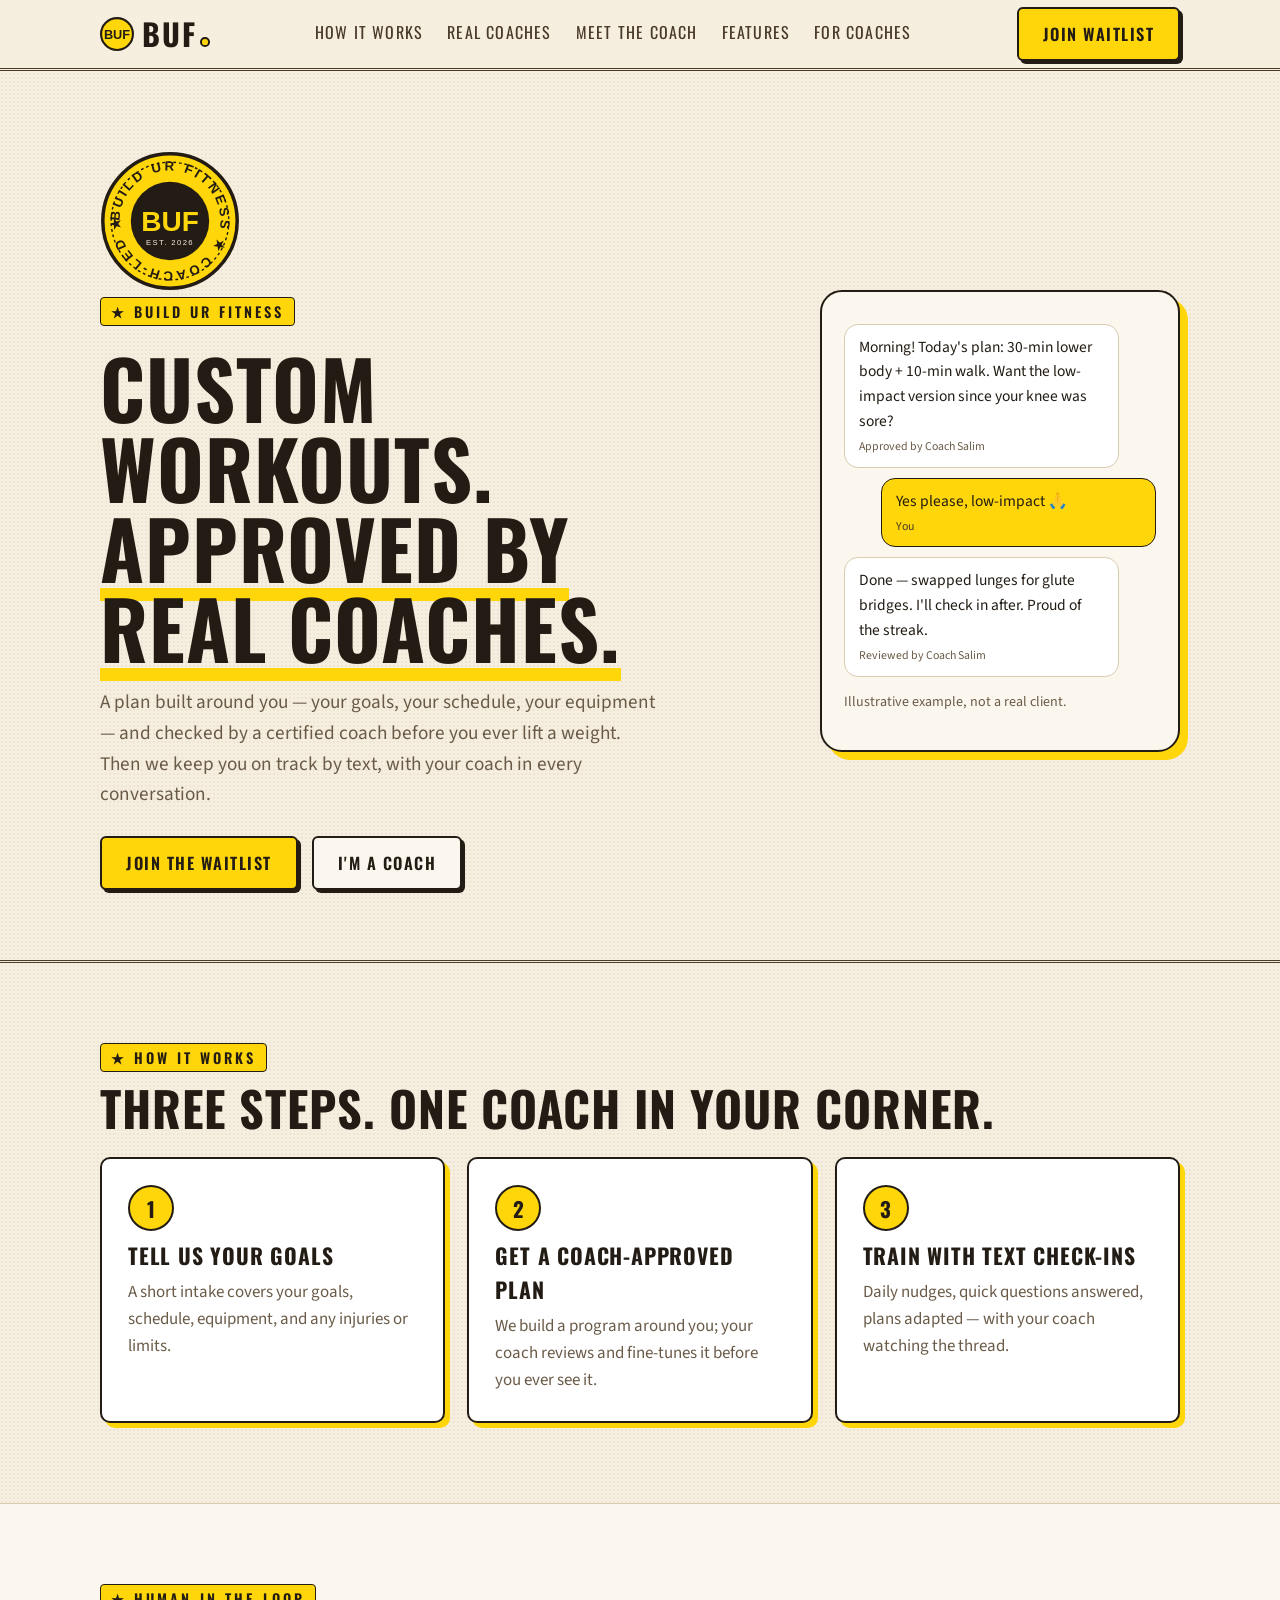
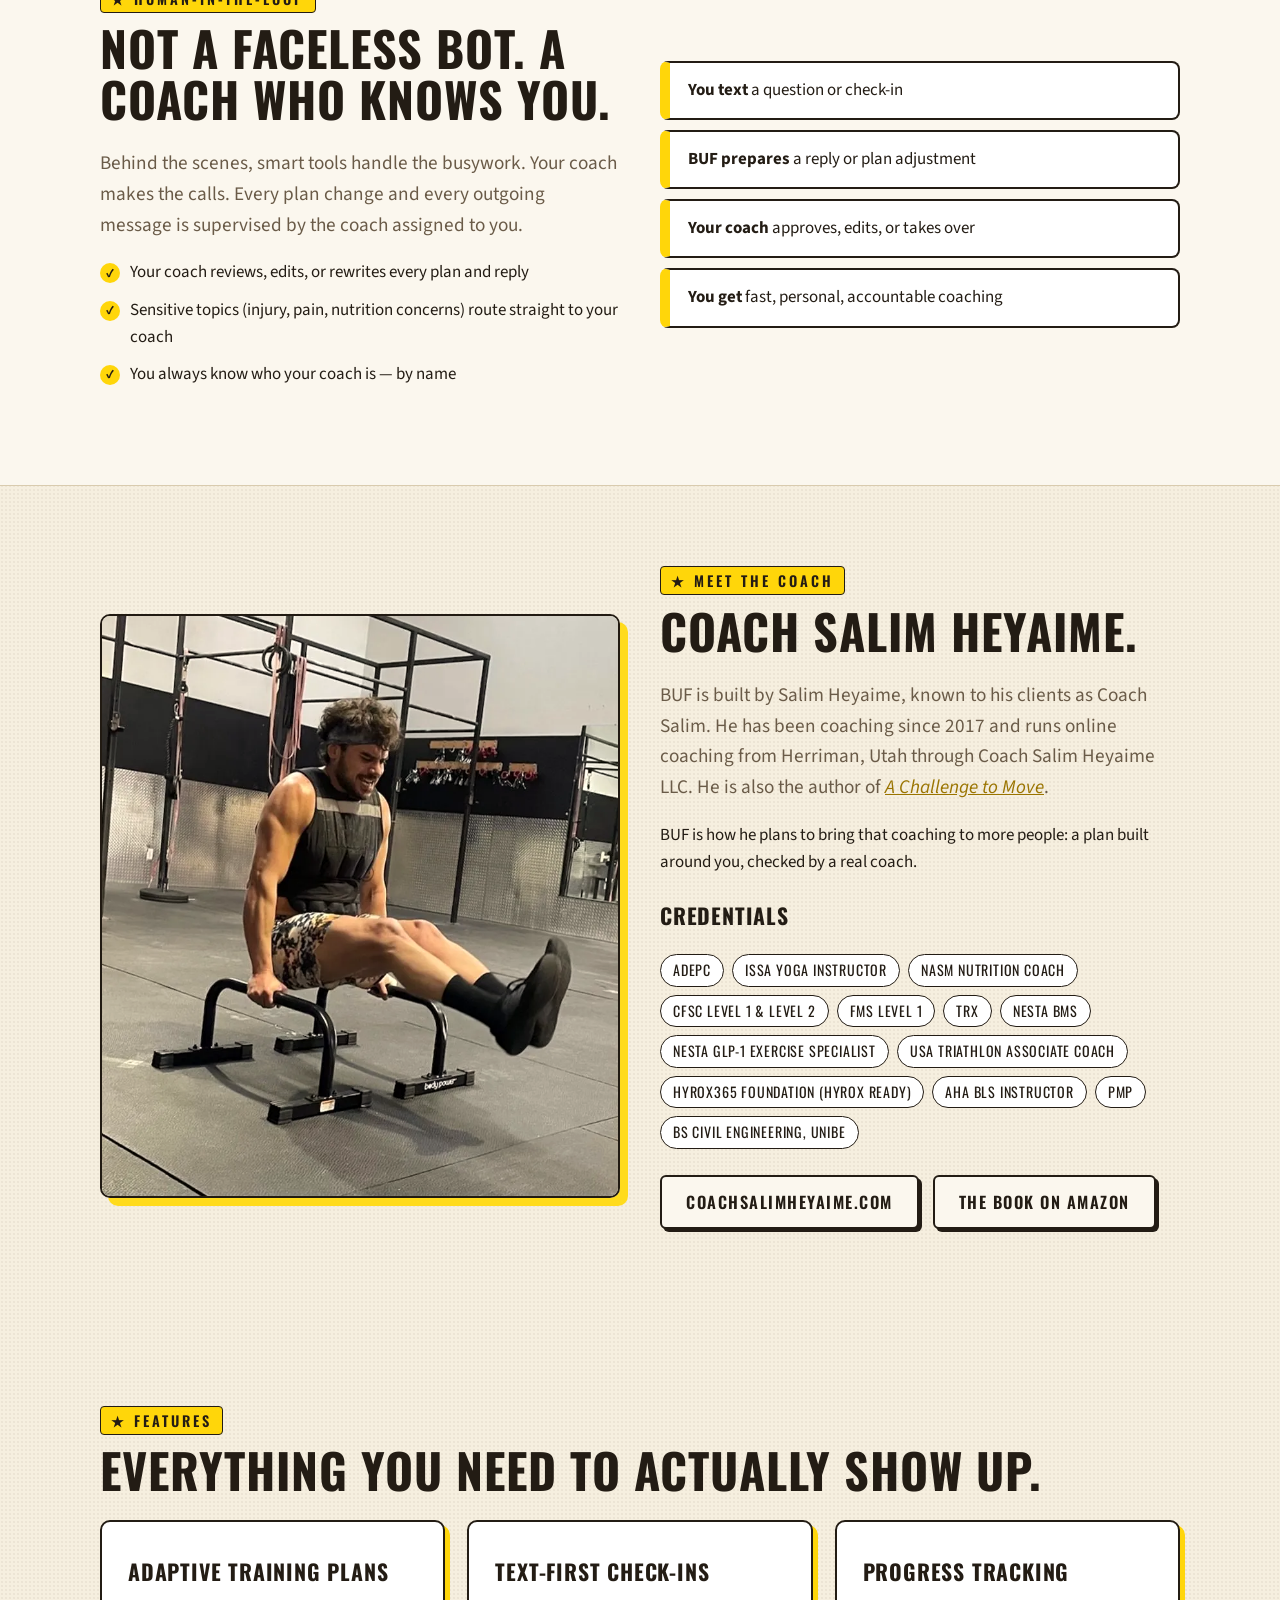
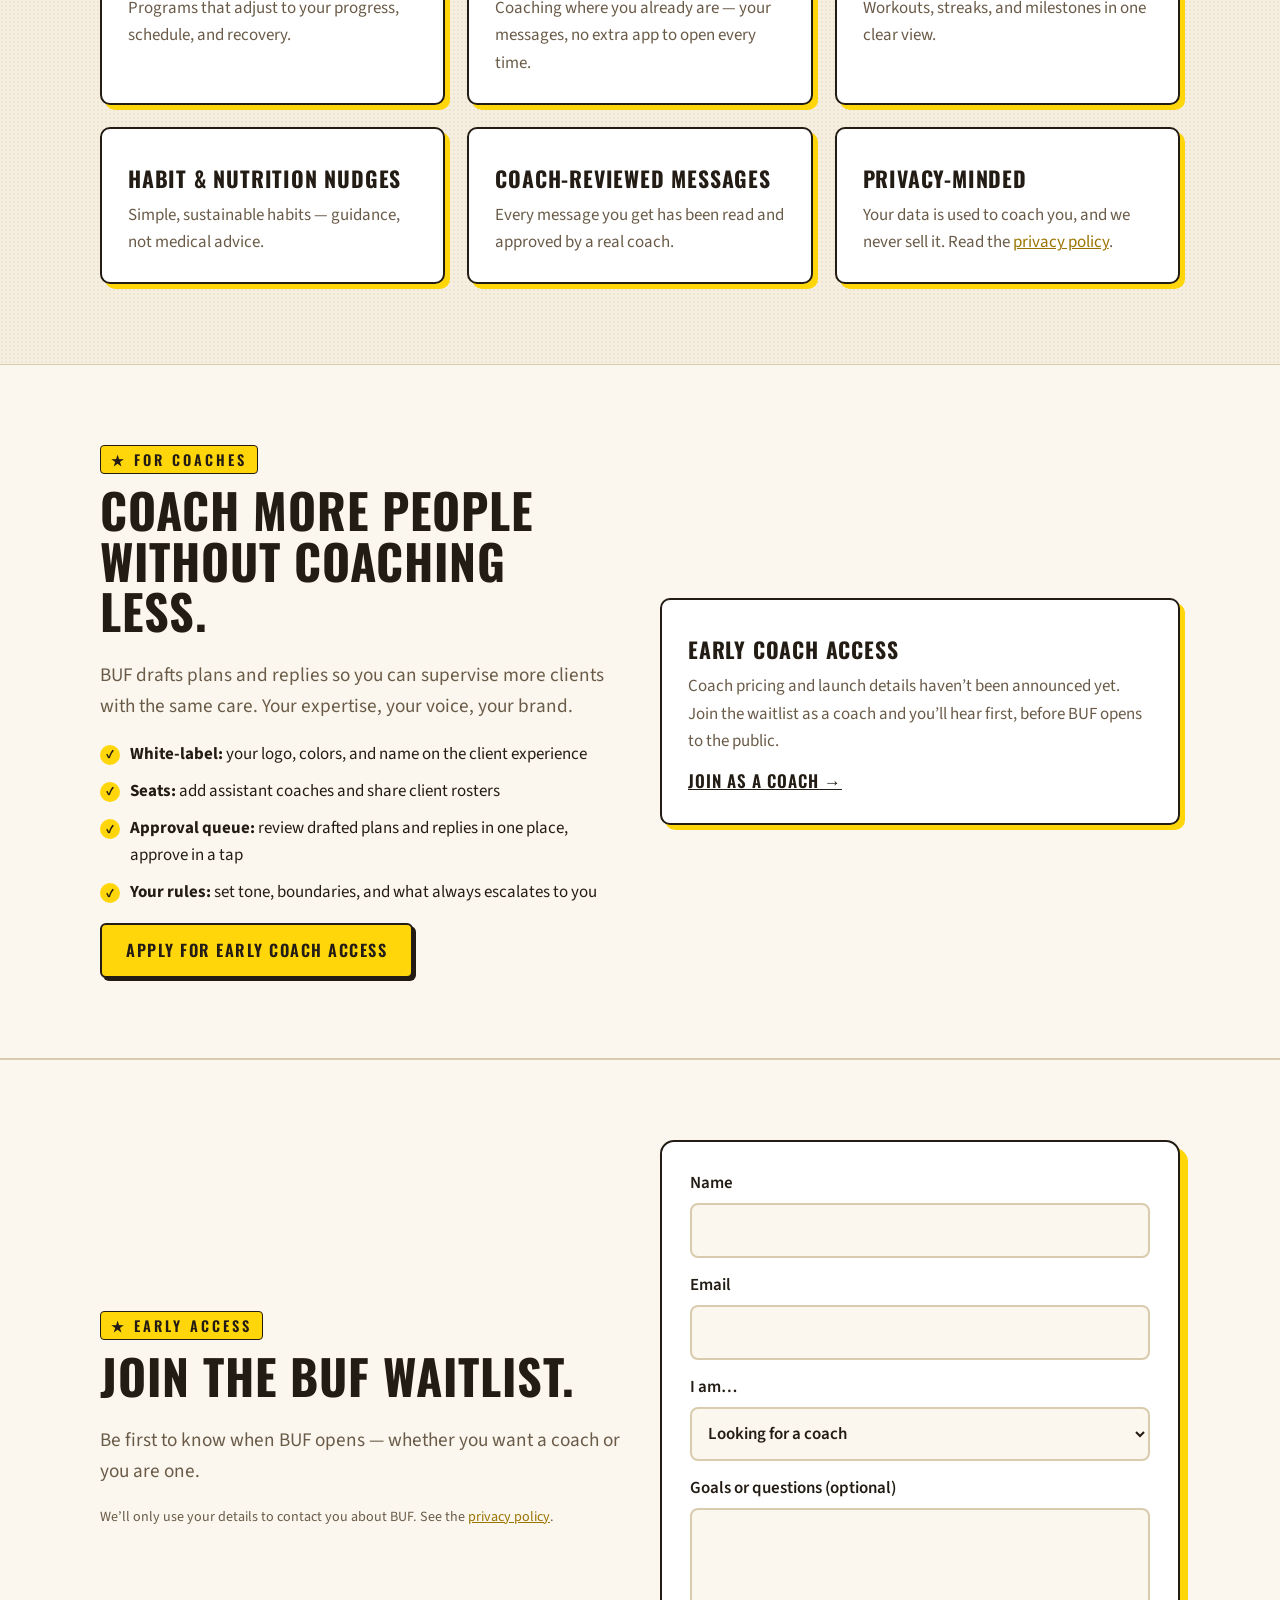
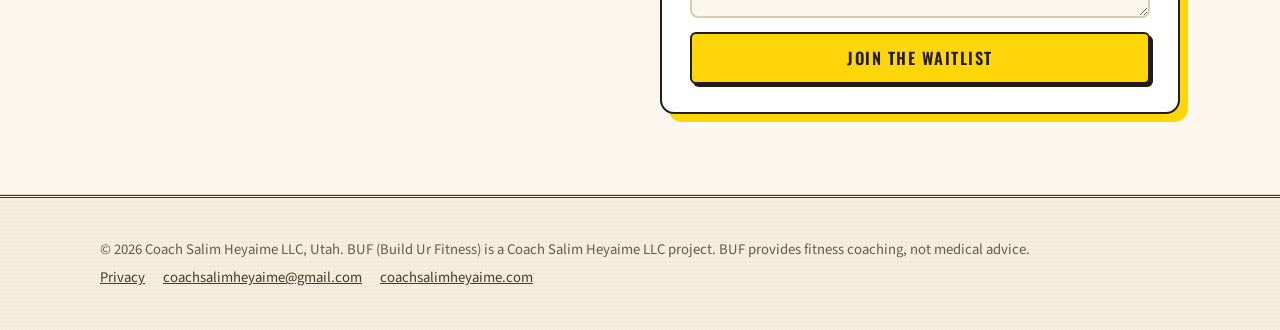
==== commit f7242787: "GA4 events (preview): amazon_click listener, generate_lead on /thanks/ load (form_name buf_contact);" ====
--- a/index.html
+++ b/index.html
@@ -4,14 +4,15 @@
 <!-- Google tag (gtag.js) -->
 <script async src="https://www.googletagmanager.com/gtag/js?id=G-2J3MQWPSZQ"></script>
 <script>window.dataLayer=window.dataLayer||[];function gtag(){dataLayer.push(arguments);}gtag('js',new Date());gtag('config','G-2J3MQWPSZQ');</script>
+<script src="/js/ga-events.js" defer></script>
 <meta charset="utf-8">
 <meta name="viewport" content="width=device-width,initial-scale=1">
 <meta name="robots" content="index,follow">
 <link rel="canonical" href="https://buildurfitness.com/">
-<title>BUF Fitness — Custom workouts, approved by a real coach</title>
-<meta name="description" content="BUF (Build Ur Fitness) builds custom workouts around you, with in-app check-ins and Coach Salim, a certified coach who approves every plan and every message. The BUF app is live.">
-<meta property="og:title" content="BUF Fitness — Custom workouts, approved by a real coach">
-<meta property="og:description" content="A workout plan built around you and checked by Coach Salim. The BUF app is live.">
+<title>BUF Fitness — Custom workouts, approved by real coaches</title>
+<meta name="description" content="BUF (Build Ur Fitness) builds custom workouts around you, with text check-ins and a real coach who approves every plan and every message. For people who want coaching and coaches who want to scale.">
+<meta property="og:title" content="BUF Fitness — Custom workouts, approved by real coaches">
+<meta property="og:description" content="A workout plan built around you and checked by a real coach. Join the waitlist.">
 <meta property="og:type" content="website">
 <meta property="og:url" content="https://buildurfitness.com/">
 <meta property="og:image" content="https://buildurfitness.com/og.png">
@@ -19,7 +20,7 @@
 <meta property="og:image:height" content="630">
 <meta name="twitter:card" content="summary_large_image">
 <meta name="twitter:url" content="https://buildurfitness.com/">
-<meta name="twitter:title" content="BUF Fitness — Custom workouts, approved by a real coach">
+<meta name="twitter:title" content="BUF Fitness — Custom workouts, approved by real coaches">
 <meta name="twitter:image" content="https://buildurfitness.com/og.png">
 <meta name="theme-color" content="#FFD60A">
 <link rel="preconnect" href="https://fonts.googleapis.com">
@@ -39,19 +40,19 @@
 <a class="skip" href="#main">Skip to content</a>
 <header><div class="wrap"><nav aria-label="Main">
 <a class="logo" href="#top"><img src="favicon.svg" alt="" width="34" height="34"><span class="wm">BUF<span>.</span></span></a>
-<ul><li><a href="#how">How it works</a></li><li><a href="#coach">Your coach</a></li><li><a href="#meet">Meet the coach</a></li><li><a href="#features">Features</a></li><li><a href="#app">The app</a></li></ul>
-<a class="btn" href="https://buffitness.app" rel="noopener">Get the app</a>
+<ul><li><a href="#how">How it works</a></li><li><a href="#coach">Real coaches</a></li><li><a href="#meet">Meet the coach</a></li><li><a href="#features">Features</a></li><li><a href="#coaches">For coaches</a></li></ul>
+<a class="btn" href="#waitlist">Join waitlist</a>
 </nav></div></header>
 <main id="main">
 <section class="hero" id="top"><div class="wrap grid">
 <div>
 <img class="badge" src="badge.svg" alt="" width="140" height="140">
 <p class="eyebrow">Build Ur Fitness</p>
-<h1>Custom workouts.<br><em>Approved by a real coach.</em></h1>
-<p class="lead">A plan built around you — your goals, your schedule, your equipment — and checked by Coach Salim, a certified coach, before you ever lift a weight. Then he keeps you on track through in-app messaging, right inside the BUF app.</p>
-<div class="cta"><a class="btn" href="https://buffitness.app" rel="noopener">Get the app</a><a class="btn ghost" href="#contact">Questions? Message Coach Salim</a></div>
+<h1>Custom workouts.<br><em>Approved by real coaches.</em></h1>
+<p class="lead">A plan built around you — your goals, your schedule, your equipment — and checked by a certified coach before you ever lift a weight. Then we keep you on track by text, with your coach in every conversation.</p>
+<div class="cta"><a class="btn" href="#waitlist">Join the waitlist</a><a class="btn ghost" href="#coaches">I'm a coach</a></div>
 </div>
-<div class="phone" role="group" aria-label="Example in-app message conversation (illustrative)">
+<div class="phone" role="group" aria-label="Example text conversation (illustrative)">
 <div class="msg ai">Morning! Today's plan: 30-min lower body + 10-min walk. Want the low-impact version since your knee was sore?<span class="tag">Approved by Coach Salim</span></div>
 <div class="msg me">Yes please, low-impact 🙏<span class="tag">You</span></div>
 <div class="msg ai">Done — swapped lunges for glute bridges. I'll check in after. Proud of the streak.<span class="tag">Reviewed by Coach Salim</span></div>
@@ -63,18 +64,18 @@
 <p class="eyebrow">How it works</p><h2>Three steps. One coach in your corner.</h2>
 <div class="cards">
 <div class="card"><span class="num">1</span><h3>Tell us your goals</h3><p>A short intake covers your goals, schedule, equipment, and any injuries or limits.</p></div>
-<div class="card"><span class="num">2</span><h3>Get a coach-approved plan</h3><p>We build a program around you; Coach Salim reviews and fine-tunes it before you ever see it.</p></div>
-<div class="card"><span class="num">3</span><h3>Train with in-app check-ins</h3><p>Daily nudges, quick questions answered, plans adapted — all in the app&rsquo;s messaging, with Coach Salim watching the thread.</p></div>
+<div class="card"><span class="num">2</span><h3>Get a coach-approved plan</h3><p>We build a program around you; your coach reviews and fine-tunes it before you ever see it.</p></div>
+<div class="card"><span class="num">3</span><h3>Train with text check-ins</h3><p>Daily nudges, quick questions answered, plans adapted — with your coach watching the thread.</p></div>
 </div></div></section>
 
 <section class="alt" id="coach"><div class="wrap split">
 <div><p class="eyebrow">Human-in-the-loop</p><h2>Not a faceless bot. A coach who knows you.</h2>
-<p class="lead">Behind the scenes, smart tools handle the busywork. Coach Salim makes the calls. Every plan change and every outgoing message is supervised by him.</p>
-<ul class="check"><li>Coach Salim reviews, edits, or rewrites every plan and reply</li><li>Sensitive topics (injury, pain, nutrition concerns) go straight to Coach Salim</li><li>You work directly with Coach Salim, the only coach at BUF</li></ul></div>
+<p class="lead">Behind the scenes, smart tools handle the busywork. Your coach makes the calls. Every plan change and every outgoing message is supervised by the coach assigned to you.</p>
+<ul class="check"><li>Your coach reviews, edits, or rewrites every plan and reply</li><li>Sensitive topics (injury, pain, nutrition concerns) route straight to your coach</li><li>You always know who your coach is — by name</li></ul></div>
 <div class="loop" role="group" aria-label="Supervision loop">
-<div><strong>You message</strong> a question or check-in in the app</div>
+<div><strong>You text</strong> a question or check-in</div>
 <div><strong>BUF prepares</strong> a reply or plan adjustment</div>
-<div><strong>Coach Salim</strong> approves, edits, or takes over</div>
+<div><strong>Your coach</strong> approves, edits, or takes over</div>
 <div><strong>You get</strong> fast, personal, accountable coaching</div>
 </div></div></section>
 
@@ -82,7 +83,7 @@
 <figure class="coach-photo"><picture><source srcset="img/coach-salim-800.webp" type="image/webp"><img src="img/coach-salim-800.jpg" alt="Coach Salim Heyaime holding an L-sit on parallettes in the gym" width="800" height="900" loading="lazy"></picture></figure>
 <div><p class="eyebrow">Meet the coach</p><h2>Coach Salim Heyaime.</h2>
 <p class="lead">BUF is built by Salim Heyaime, known to his clients as Coach Salim. He has been coaching since 2017 and runs online coaching from Herriman, Utah through Coach Salim Heyaime LLC. He is also the author of <a href="https://www.amazon.com/dp/B0HN22P5F4" rel="noopener"><em>A Challenge to Move</em></a>.</p>
-<p>BUF is how he brings that coaching to more people: a plan built around you, checked by him, with check-ins right inside the app.</p>
+<p>BUF is how he plans to bring that coaching to more people: a plan built around you, checked by a real coach.</p>
 <h3>Credentials</h3>
 <ul class="creds">
 <li>ADEPC</li>
@@ -106,34 +107,34 @@
 <p class="eyebrow">Features</p><h2>Everything you need to actually show up.</h2>
 <div class="cards">
 <div class="card"><h3>Adaptive training plans</h3><p>Programs that adjust to your progress, schedule, and recovery.</p></div>
-<div class="card"><h3>In-app check-ins</h3><p>Message Coach Salim inside the BUF app — check-ins, questions and plan changes in one thread.</p></div>
+<div class="card"><h3>Text-first check-ins</h3><p>Coaching where you already are — your messages, no extra app to open every time.</p></div>
 <div class="card"><h3>Progress tracking</h3><p>Workouts, streaks, and milestones in one clear view.</p></div>
 <div class="card"><h3>Habit &amp; nutrition nudges</h3><p>Simple, sustainable habits — guidance, not medical advice.</p></div>
-<div class="card"><h3>Coach-reviewed messages</h3><p>Every message you get has been read and approved by Coach Salim.</p></div>
+<div class="card"><h3>Coach-reviewed messages</h3><p>Every message you get has been read and approved by a real coach.</p></div>
 <div class="card"><h3>Privacy-minded</h3><p>Your data is used to coach you, and we never sell it. Read the <a href="/privacy/">privacy policy</a>.</p></div>
 </div></div></section>
 
-<section class="alt" id="app"><div class="wrap split">
-<div><p class="eyebrow">The BUF app</p><h2>BUF is live. Start training with Coach Salim.</h2>
-<p class="lead">Your intake, your coach-approved plan and your check-ins live in the BUF app. You work directly with Coach Salim from day one.</p>
-<ul class="check"><li><strong>Your plan:</strong> built around your goals, schedule and equipment, approved by Coach Salim</li><li><strong>In-app messaging:</strong> check in, ask questions and get plan changes inside the app</li><li><strong>Progress:</strong> workouts, streaks and milestones in one view</li><li><strong>One coach:</strong> no handoffs. Coach Salim is the coach behind every plan and reply</li></ul>
-<a class="btn" href="https://buffitness.app" rel="noopener">Get the app</a></div>
-<div class="card note"><h3>Working with Coach Salim</h3><p>Every BUF client works directly with Coach Salim. Not sure where to start, or want to ask about your goals first? Send him a message and he&rsquo;ll get back to you.</p><p><a href="#contact">Message Coach Salim &rarr;</a></p></div>
+<section class="alt" id="coaches"><div class="wrap split">
+<div><p class="eyebrow">For coaches</p><h2>Coach more people without coaching less.</h2>
+<p class="lead">BUF drafts plans and replies so you can supervise more clients with the same care. Your expertise, your voice, your brand.</p>
+<ul class="check"><li><strong>White-label:</strong> your logo, colors, and name on the client experience</li><li><strong>Seats:</strong> add assistant coaches and share client rosters</li><li><strong>Approval queue:</strong> review drafted plans and replies in one place, approve in a tap</li><li><strong>Your rules:</strong> set tone, boundaries, and what always escalates to you</li></ul>
+<a class="btn" href="#waitlist">Apply for early coach access</a></div>
+<div class="card note"><h3>Early coach access</h3><p>Coach pricing and launch details haven&rsquo;t been announced yet. Join the waitlist as a coach and you&rsquo;ll hear first, before BUF opens to the public.</p><p><a href="#waitlist">Join as a coach &rarr;</a></p></div>
 </div></section>
 
-<section id="contact"><div class="wrap split">
-<div><p class="eyebrow">Questions?</p><h2>Message Coach Salim.</h2><p class="lead">Want to ask something before you get the app? Send a note and Coach Salim will reply by email.</p><p class="small">We&rsquo;ll only use your details to reply to you about BUF. See the <a href="/privacy/">privacy policy</a>.</p></div>
+<section class="alt" id="waitlist"><div class="wrap split">
+<div><p class="eyebrow">Early access</p><h2>Join the BUF waitlist.</h2><p class="lead">Be first to know when BUF opens — whether you want a coach or you are one.</p><p class="small">We&rsquo;ll only use your details to contact you about BUF. See the <a href="/privacy/">privacy policy</a>.</p></div>
 <form action="https://formsubmit.co/coachsalimheyaime@gmail.com" method="POST">
-<input type="hidden" name="_subject" value="BUF question">
+<input type="hidden" name="_subject" value="BUF waitlist">
 <input type="hidden" name="_template" value="table">
 <input type="hidden" name="_captcha" value="true">
 <input type="hidden" name="_next" value="https://buildurfitness.com/thanks/">
 <input type="text" name="_honey" class="hp" tabindex="-1" autocomplete="off" aria-hidden="true">
 <label>Name<input type="text" name="name" required autocomplete="name"></label>
 <label>Email<input type="email" name="email" required autocomplete="email"></label>
-<label>I am…<select name="role"><option>Thinking about BUF</option><option>Already using the app</option><option>Other</option></select></label>
-<label>Your question<textarea name="message" rows="3" required></textarea></label>
-<button class="btn" type="submit">Send message</button>
+<label>I am…<select name="role"><option>Looking for a coach</option><option>A coach interested in BUF</option><option>Other</option></select></label>
+<label>Goals or questions (optional)<textarea name="message" rows="3"></textarea></label>
+<button class="btn" type="submit">Join the waitlist</button>
 </form></div></section>
 </main>
 <footer><div class="wrap foot">
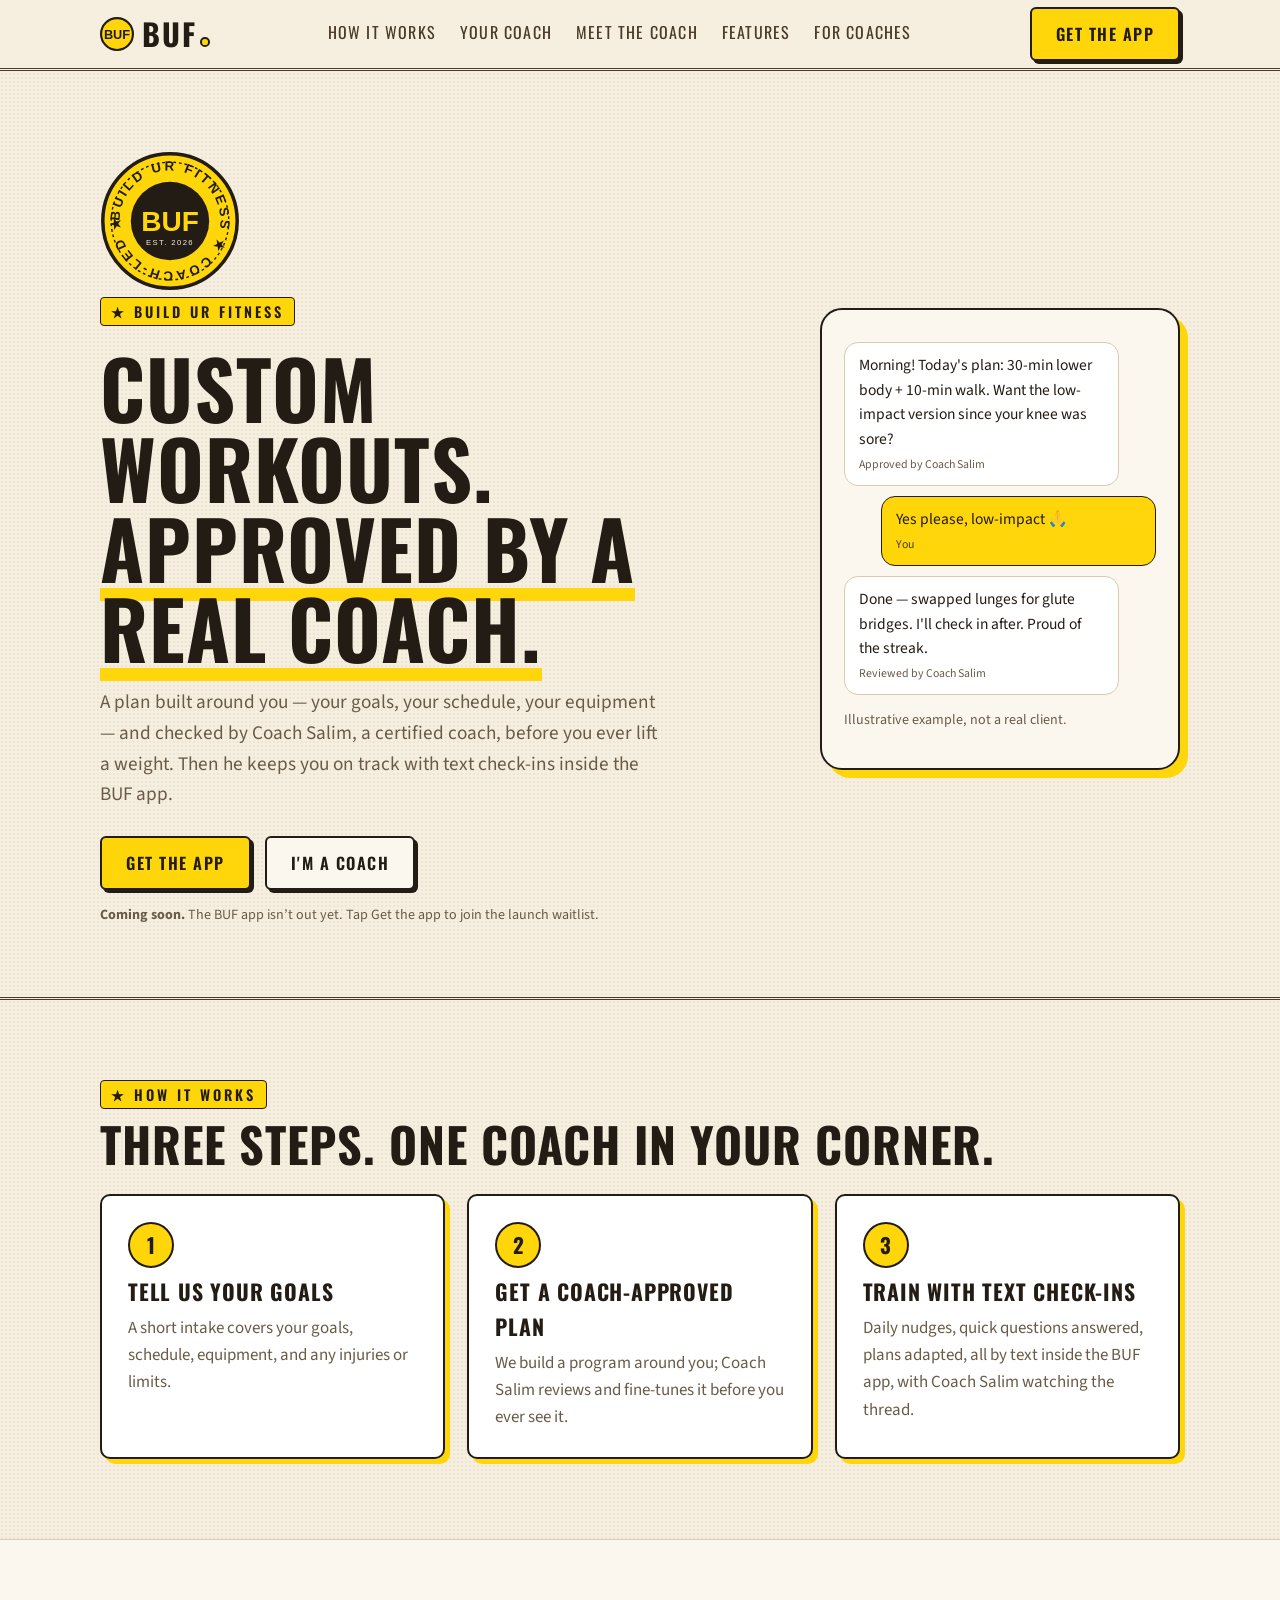
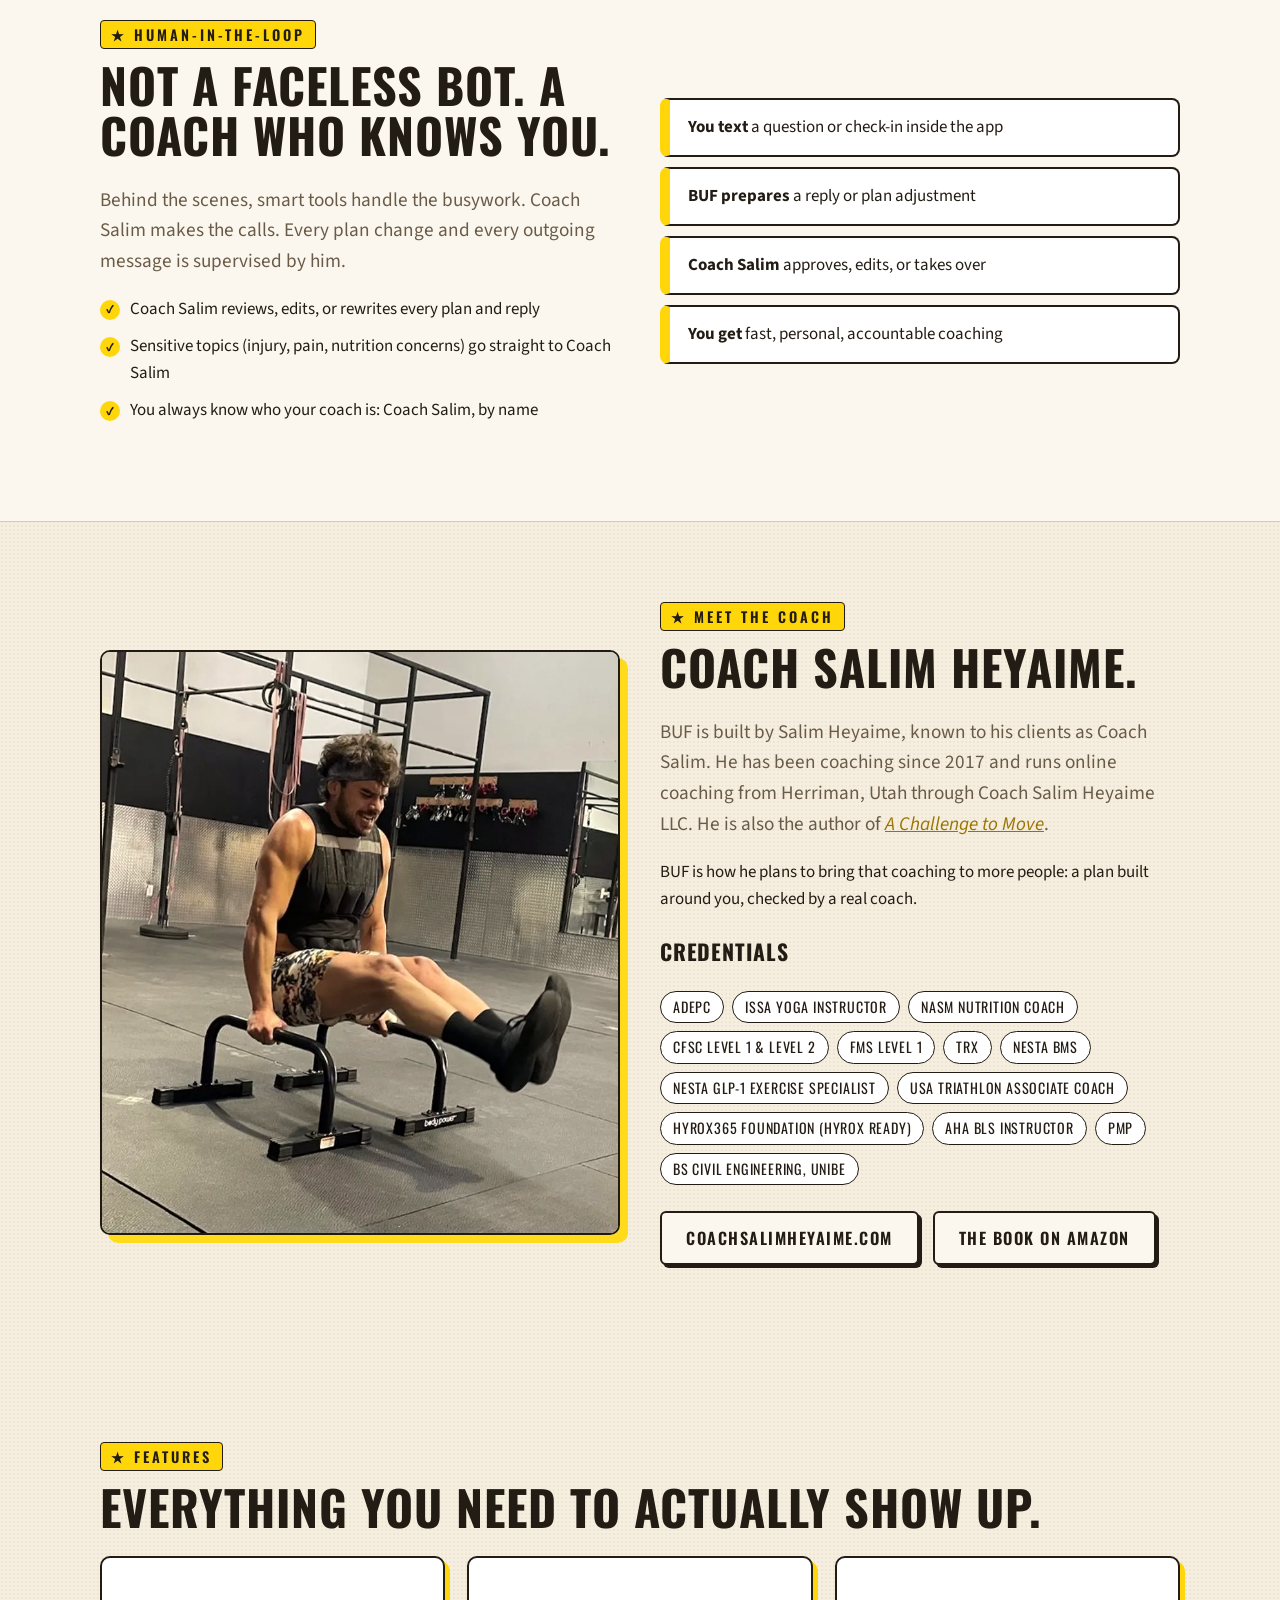
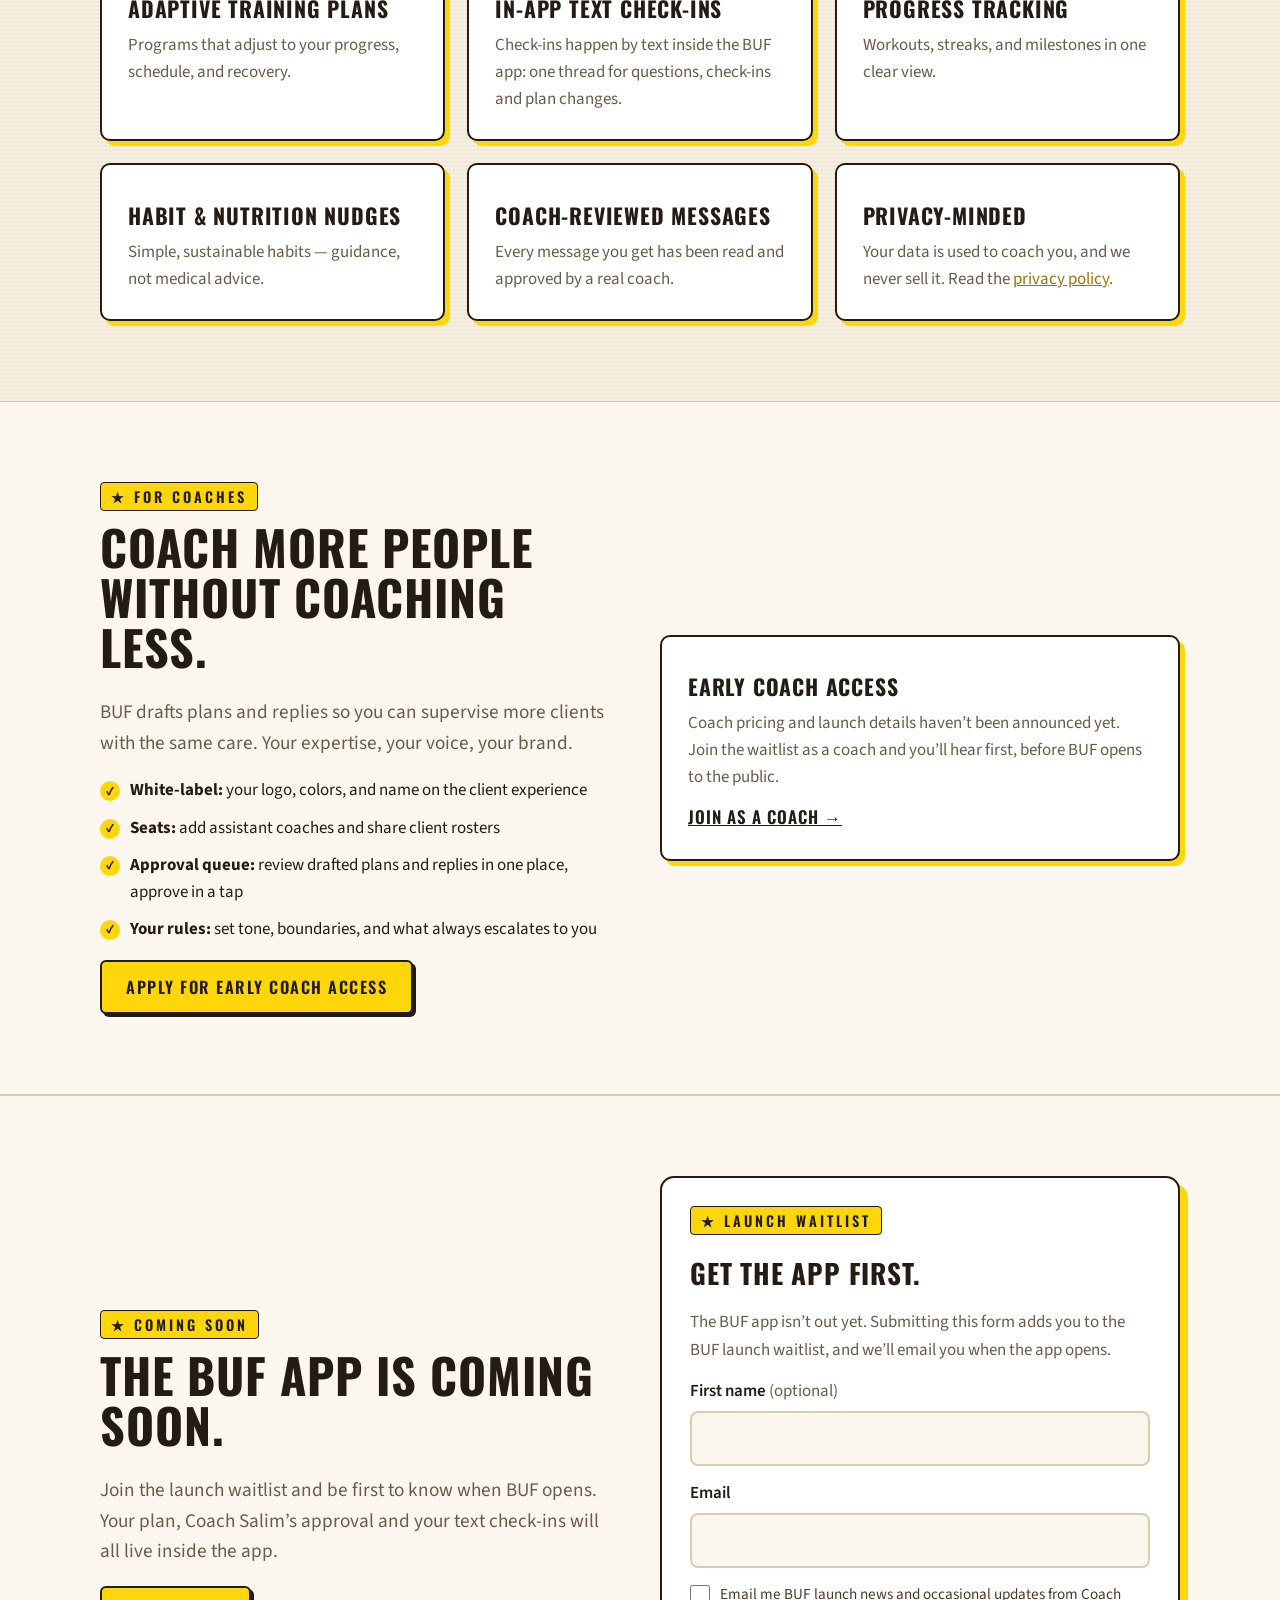
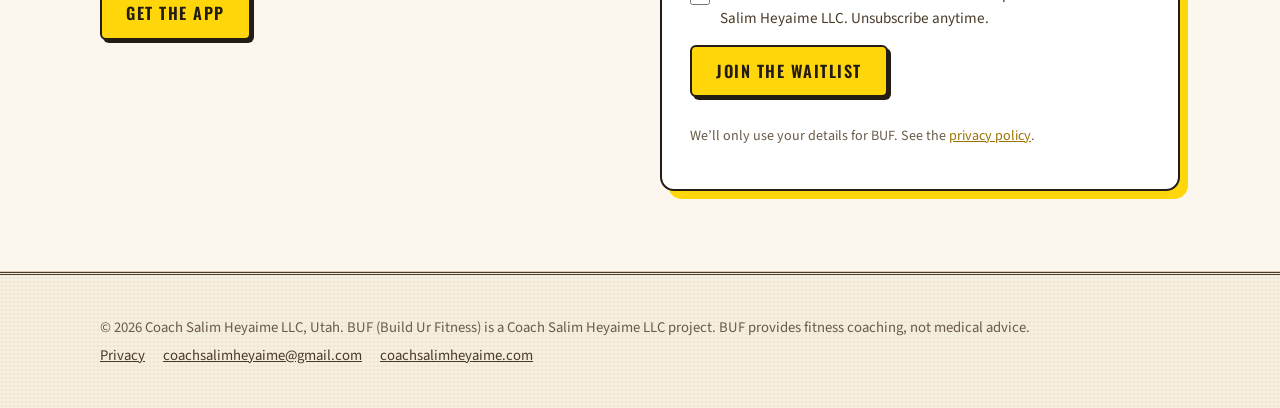
==== commit f9ebef8c: "Preview: Get the app opens BUF launch waitlist (modal, FormSubmit AJAX, generate_lead buf_waitlist o" ====
--- a/index.html
+++ b/index.html
@@ -5,13 +5,14 @@
 <script async src="https://www.googletagmanager.com/gtag/js?id=G-2J3MQWPSZQ"></script>
 <script>window.dataLayer=window.dataLayer||[];function gtag(){dataLayer.push(arguments);}gtag('js',new Date());gtag('config','G-2J3MQWPSZQ');</script>
 <script src="/js/ga-events.js" defer></script>
+<script src="/js/waitlist.js" defer></script>
 <meta charset="utf-8">
 <meta name="viewport" content="width=device-width,initial-scale=1">
 <meta name="robots" content="index,follow">
 <link rel="canonical" href="https://buildurfitness.com/">
-<title>BUF Fitness — Custom workouts, approved by real coaches</title>
-<meta name="description" content="BUF (Build Ur Fitness) builds custom workouts around you, with text check-ins and a real coach who approves every plan and every message. For people who want coaching and coaches who want to scale.">
-<meta property="og:title" content="BUF Fitness — Custom workouts, approved by real coaches">
+<title>BUF Fitness — Custom workouts, approved by a real coach</title>
+<meta name="description" content="BUF (Build Ur Fitness) builds custom workouts around you, with text check-ins inside the BUF app and Coach Salim, a certified coach who approves every plan and every message. The BUF app is coming soon: join the waitlist.">
+<meta property="og:title" content="BUF Fitness — Custom workouts, approved by a real coach">
 <meta property="og:description" content="A workout plan built around you and checked by a real coach. Join the waitlist.">
 <meta property="og:type" content="website">
 <meta property="og:url" content="https://buildurfitness.com/">
@@ -20,7 +21,7 @@
 <meta property="og:image:height" content="630">
 <meta name="twitter:card" content="summary_large_image">
 <meta name="twitter:url" content="https://buildurfitness.com/">
-<meta name="twitter:title" content="BUF Fitness — Custom workouts, approved by real coaches">
+<meta name="twitter:title" content="BUF Fitness — Custom workouts, approved by a real coach">
 <meta name="twitter:image" content="https://buildurfitness.com/og.png">
 <meta name="theme-color" content="#FFD60A">
 <link rel="preconnect" href="https://fonts.googleapis.com">
@@ -40,19 +41,20 @@
 <a class="skip" href="#main">Skip to content</a>
 <header><div class="wrap"><nav aria-label="Main">
 <a class="logo" href="#top"><img src="favicon.svg" alt="" width="34" height="34"><span class="wm">BUF<span>.</span></span></a>
-<ul><li><a href="#how">How it works</a></li><li><a href="#coach">Real coaches</a></li><li><a href="#meet">Meet the coach</a></li><li><a href="#features">Features</a></li><li><a href="#coaches">For coaches</a></li></ul>
-<a class="btn" href="#waitlist">Join waitlist</a>
+<ul><li><a href="#how">How it works</a></li><li><a href="#coach">Your coach</a></li><li><a href="#meet">Meet the coach</a></li><li><a href="#features">Features</a></li><li><a href="#coaches">For coaches</a></li></ul>
+<a class="btn" href="#waitlist" data-waitlist="header">Get the app</a>
 </nav></div></header>
 <main id="main">
 <section class="hero" id="top"><div class="wrap grid">
 <div>
 <img class="badge" src="badge.svg" alt="" width="140" height="140">
 <p class="eyebrow">Build Ur Fitness</p>
-<h1>Custom workouts.<br><em>Approved by real coaches.</em></h1>
-<p class="lead">A plan built around you — your goals, your schedule, your equipment — and checked by a certified coach before you ever lift a weight. Then we keep you on track by text, with your coach in every conversation.</p>
-<div class="cta"><a class="btn" href="#waitlist">Join the waitlist</a><a class="btn ghost" href="#coaches">I'm a coach</a></div>
+<h1>Custom workouts.<br><em>Approved by a real coach.</em></h1>
+<p class="lead">A plan built around you — your goals, your schedule, your equipment — and checked by Coach Salim, a certified coach, before you ever lift a weight. Then he keeps you on track with text check-ins inside the BUF app.</p>
+<div class="cta"><a class="btn" href="#waitlist" data-waitlist="hero">Get the app</a><a class="btn ghost" href="#coaches">I'm a coach</a></div>
+<p class="small soon"><strong>Coming soon.</strong> The BUF app isn&rsquo;t out yet. Tap Get the app to join the launch waitlist.</p>
 </div>
-<div class="phone" role="group" aria-label="Example text conversation (illustrative)">
+<div class="phone" role="group" aria-label="Example in-app text conversation (illustrative)">
 <div class="msg ai">Morning! Today's plan: 30-min lower body + 10-min walk. Want the low-impact version since your knee was sore?<span class="tag">Approved by Coach Salim</span></div>
 <div class="msg me">Yes please, low-impact 🙏<span class="tag">You</span></div>
 <div class="msg ai">Done — swapped lunges for glute bridges. I'll check in after. Proud of the streak.<span class="tag">Reviewed by Coach Salim</span></div>
@@ -64,18 +66,18 @@
 <p class="eyebrow">How it works</p><h2>Three steps. One coach in your corner.</h2>
 <div class="cards">
 <div class="card"><span class="num">1</span><h3>Tell us your goals</h3><p>A short intake covers your goals, schedule, equipment, and any injuries or limits.</p></div>
-<div class="card"><span class="num">2</span><h3>Get a coach-approved plan</h3><p>We build a program around you; your coach reviews and fine-tunes it before you ever see it.</p></div>
-<div class="card"><span class="num">3</span><h3>Train with text check-ins</h3><p>Daily nudges, quick questions answered, plans adapted — with your coach watching the thread.</p></div>
+<div class="card"><span class="num">2</span><h3>Get a coach-approved plan</h3><p>We build a program around you; Coach Salim reviews and fine-tunes it before you ever see it.</p></div>
+<div class="card"><span class="num">3</span><h3>Train with text check-ins</h3><p>Daily nudges, quick questions answered, plans adapted, all by text inside the BUF app, with Coach Salim watching the thread.</p></div>
 </div></div></section>
 
 <section class="alt" id="coach"><div class="wrap split">
 <div><p class="eyebrow">Human-in-the-loop</p><h2>Not a faceless bot. A coach who knows you.</h2>
-<p class="lead">Behind the scenes, smart tools handle the busywork. Your coach makes the calls. Every plan change and every outgoing message is supervised by the coach assigned to you.</p>
-<ul class="check"><li>Your coach reviews, edits, or rewrites every plan and reply</li><li>Sensitive topics (injury, pain, nutrition concerns) route straight to your coach</li><li>You always know who your coach is — by name</li></ul></div>
+<p class="lead">Behind the scenes, smart tools handle the busywork. Coach Salim makes the calls. Every plan change and every outgoing message is supervised by him.</p>
+<ul class="check"><li>Coach Salim reviews, edits, or rewrites every plan and reply</li><li>Sensitive topics (injury, pain, nutrition concerns) go straight to Coach Salim</li><li>You always know who your coach is: Coach Salim, by name</li></ul></div>
 <div class="loop" role="group" aria-label="Supervision loop">
-<div><strong>You text</strong> a question or check-in</div>
+<div><strong>You text</strong> a question or check-in inside the app</div>
 <div><strong>BUF prepares</strong> a reply or plan adjustment</div>
-<div><strong>Your coach</strong> approves, edits, or takes over</div>
+<div><strong>Coach Salim</strong> approves, edits, or takes over</div>
 <div><strong>You get</strong> fast, personal, accountable coaching</div>
 </div></div></section>
 
@@ -107,7 +109,7 @@
 <p class="eyebrow">Features</p><h2>Everything you need to actually show up.</h2>
 <div class="cards">
 <div class="card"><h3>Adaptive training plans</h3><p>Programs that adjust to your progress, schedule, and recovery.</p></div>
-<div class="card"><h3>Text-first check-ins</h3><p>Coaching where you already are — your messages, no extra app to open every time.</p></div>
+<div class="card"><h3>In-app text check-ins</h3><p>Check-ins happen by text inside the BUF app: one thread for questions, check-ins and plan changes.</p></div>
 <div class="card"><h3>Progress tracking</h3><p>Workouts, streaks, and milestones in one clear view.</p></div>
 <div class="card"><h3>Habit &amp; nutrition nudges</h3><p>Simple, sustainable habits — guidance, not medical advice.</p></div>
 <div class="card"><h3>Coach-reviewed messages</h3><p>Every message you get has been read and approved by a real coach.</p></div>
@@ -118,25 +120,45 @@
 <div><p class="eyebrow">For coaches</p><h2>Coach more people without coaching less.</h2>
 <p class="lead">BUF drafts plans and replies so you can supervise more clients with the same care. Your expertise, your voice, your brand.</p>
 <ul class="check"><li><strong>White-label:</strong> your logo, colors, and name on the client experience</li><li><strong>Seats:</strong> add assistant coaches and share client rosters</li><li><strong>Approval queue:</strong> review drafted plans and replies in one place, approve in a tap</li><li><strong>Your rules:</strong> set tone, boundaries, and what always escalates to you</li></ul>
-<a class="btn" href="#waitlist">Apply for early coach access</a></div>
-<div class="card note"><h3>Early coach access</h3><p>Coach pricing and launch details haven&rsquo;t been announced yet. Join the waitlist as a coach and you&rsquo;ll hear first, before BUF opens to the public.</p><p><a href="#waitlist">Join as a coach &rarr;</a></p></div>
+<a class="btn" href="#waitlist" data-waitlist="coaches" data-waitlist-role="coach">Apply for early coach access</a></div>
+<div class="card note"><h3>Early coach access</h3><p>Coach pricing and launch details haven&rsquo;t been announced yet. Join the waitlist as a coach and you&rsquo;ll hear first, before BUF opens to the public.</p><p><a href="#waitlist" data-waitlist="coaches_note" data-waitlist-role="coach">Join as a coach &rarr;</a></p></div>
 </div></section>
 
 <section class="alt" id="waitlist"><div class="wrap split">
-<div><p class="eyebrow">Early access</p><h2>Join the BUF waitlist.</h2><p class="lead">Be first to know when BUF opens — whether you want a coach or you are one.</p><p class="small">We&rsquo;ll only use your details to contact you about BUF. See the <a href="/privacy/">privacy policy</a>.</p></div>
-<form action="https://formsubmit.co/coachsalimheyaime@gmail.com" method="POST">
+<div><p class="eyebrow">Coming soon</p><h2>The BUF app is coming soon.</h2><p class="lead">Join the launch waitlist and be first to know when BUF opens. Your plan, Coach Salim&rsquo;s approval and your text check-ins will all live inside the app.</p><p><a class="btn" href="#waitlist" data-waitlist="waitlist_section">Get the app</a></p></div>
+<div class="wl-home" id="wl-home"><div class="wl-box" id="wl-box">
+<form id="wl-form" class="wl-form" action="https://formsubmit.co/coachsalimheyaime@gmail.com" method="POST" aria-labelledby="wl-title">
+<p class="eyebrow">Launch waitlist</p>
+<h3 id="wl-title">Get the app first.</h3>
+<p class="wl-intro">The BUF app isn&rsquo;t out yet. Submitting this form adds you to the BUF launch waitlist, and we&rsquo;ll email you when the app opens.</p>
 <input type="hidden" name="_subject" value="BUF waitlist">
 <input type="hidden" name="_template" value="table">
 <input type="hidden" name="_captcha" value="true">
 <input type="hidden" name="_next" value="https://buildurfitness.com/thanks/">
+<input type="hidden" name="source" value="buf_waitlist">
+<input type="hidden" name="page" value="https://buildurfitness.com/">
+<input type="hidden" name="role" value="">
+<input type="hidden" name="entry_point" value="">
+<input type="hidden" name="utm_source" value=""><input type="hidden" name="utm_medium" value=""><input type="hidden" name="utm_campaign" value=""><input type="hidden" name="utm_term" value=""><input type="hidden" name="utm_content" value="">
+<input type="hidden" name="timestamp" value="">
 <input type="text" name="_honey" class="hp" tabindex="-1" autocomplete="off" aria-hidden="true">
-<label>Name<input type="text" name="name" required autocomplete="name"></label>
-<label>Email<input type="email" name="email" required autocomplete="email"></label>
-<label>I am…<select name="role"><option>Looking for a coach</option><option>A coach interested in BUF</option><option>Other</option></select></label>
-<label>Goals or questions (optional)<textarea name="message" rows="3"></textarea></label>
+<label><span>First name <span class="opt">(optional)</span></span><input type="text" name="first_name" autocomplete="given-name" maxlength="60"></label>
+<label>Email<input type="email" name="email" required autocomplete="email" maxlength="254" aria-describedby="wl-err"></label>
+<label class="wl-check"><input type="checkbox" name="marketing_opt_in" value="yes"><span>Email me BUF launch news and occasional updates from Coach Salim Heyaime LLC. Unsubscribe anytime.</span></label>
+<p class="wl-err" id="wl-err" role="alert" hidden></p>
 <button class="btn" type="submit">Join the waitlist</button>
-</form></div></section>
+<p class="small">We&rsquo;ll only use your details for BUF. See the <a href="/privacy/">privacy policy</a>.</p>
+</form>
+<div class="wl-thanks" id="wl-thanks" tabindex="-1" hidden>
+<p class="eyebrow">You&rsquo;re on the list</p>
+<h3 id="wl-thanks-title">Thanks<span id="wl-thanks-name"></span>!</h3>
+<p>You&rsquo;re on the BUF launch waitlist. The app is coming soon, and we&rsquo;ll email you as soon as it opens.</p>
+<p class="small">Can&rsquo;t wait? Coach Salim also coaches online at <a href="https://coachsalimheyaime.com/" rel="noopener">coachsalimheyaime.com</a>.</p>
+</div>
+</div></div>
+</div></section>
 </main>
+<dialog class="wl-dialog" id="wl-dialog" aria-labelledby="wl-title"><button type="button" class="wl-close" id="wl-close" aria-label="Close">&times;</button><div id="wl-slot"></div></dialog>
 <footer><div class="wrap foot">
 <p>&copy; 2026 Coach Salim Heyaime LLC, Utah. BUF (Build Ur Fitness) is a Coach Salim Heyaime LLC project. BUF provides fitness coaching, not medical advice.</p>
 <p class="foot-links"><a href="/privacy/">Privacy</a><a href="mailto:coachsalimheyaime@gmail.com?subject=BUF">coachsalimheyaime@gmail.com</a><a href="https://coachsalimheyaime.com/" rel="noopener">coachsalimheyaime.com</a></p>
--- a/styles.css
+++ b/styles.css
@@ -65,3 +65,23 @@
 .card.note p+p{margin-top:12px}
 .foot p{margin:.3em 0}.foot-links{display:flex;flex-wrap:wrap;gap:18px}.foot-links a{color:var(--brown)}
 .legal{max-width:780px}.legal h1{font-size:clamp(2.4rem,5vw,3.6rem)}.legal h2{font-size:1.6rem;margin-top:1.6em}.legal p,.legal li{color:var(--ink)}
+
+/* 10/18: BUF launch waitlist (Get the app opens this until the app is out) */
+.soon{margin:14px 0 0}
+.wl-form h3{margin:.1em 0 0;font-size:1.7rem}.wl-form .eyebrow{justify-self:start}
+.wl-intro{margin:0;color:var(--mut)}.opt{font-weight:400;color:var(--mut)}
+.wl-check{display:flex;align-items:flex-start;gap:10px;font-weight:400;font-size:.95rem;color:var(--brown)}
+.wl-check input{width:20px;height:20px;margin:3px 0 0;flex:0 0 auto;accent-color:var(--ink)}
+.wl-err{margin:0;color:var(--red);font-weight:600}
+input[aria-invalid="true"]{border-color:var(--red)}
+.wl-form .btn{justify-self:start}.wl-form .btn[disabled]{opacity:.6;cursor:wait}
+.wl-thanks{background:#fff;border-radius:14px;padding:28px;border:2px solid var(--ink);box-shadow:8px 8px 0 var(--gold)}
+.wl-thanks h3{font-size:1.9rem;margin:.3em 0}.wl-thanks:focus{outline:none}
+.wl-dialog{border:0;padding:0;background:transparent;width:min(480px,calc(100vw - 32px));max-width:none;max-height:calc(100vh - 32px);overflow:visible;color:var(--ink)}
+.wl-dialog[open]{display:block}
+.wl-dialog::backdrop{background:rgba(35,28,20,.72)}
+.wl-dialog #wl-slot{max-height:calc(100vh - 48px);overflow:auto;padding:0 10px 10px 0}
+.wl-close{position:absolute;top:-14px;right:-6px;z-index:2;width:40px;height:40px;border-radius:50%;background:var(--gold);color:var(--ink);border:2px solid var(--ink);box-shadow:2px 2px 0 var(--ink);font-size:1.5rem;line-height:1;cursor:pointer}
+.wl-close:focus-visible{outline:3px solid var(--red);outline-offset:3px}
+body.wl-lock{overflow:hidden}
+.wl-box [hidden]{display:none!important}
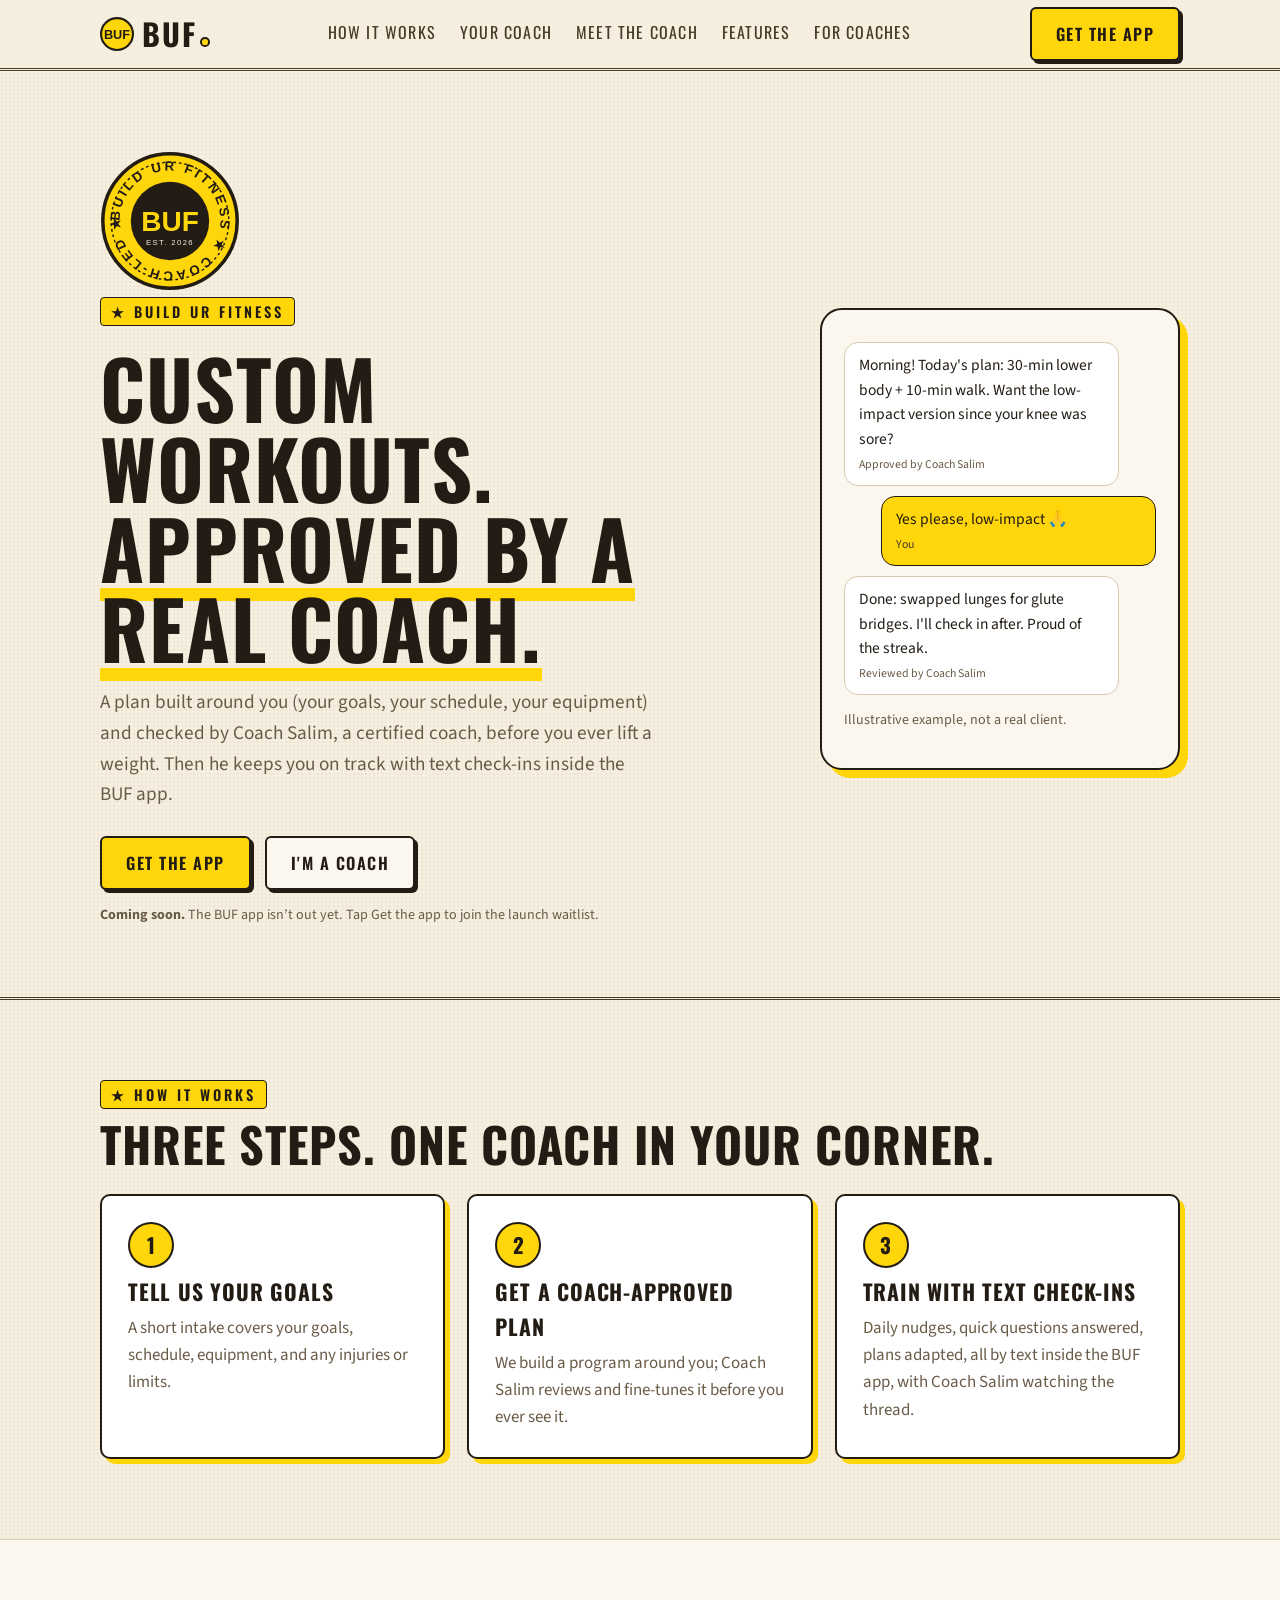
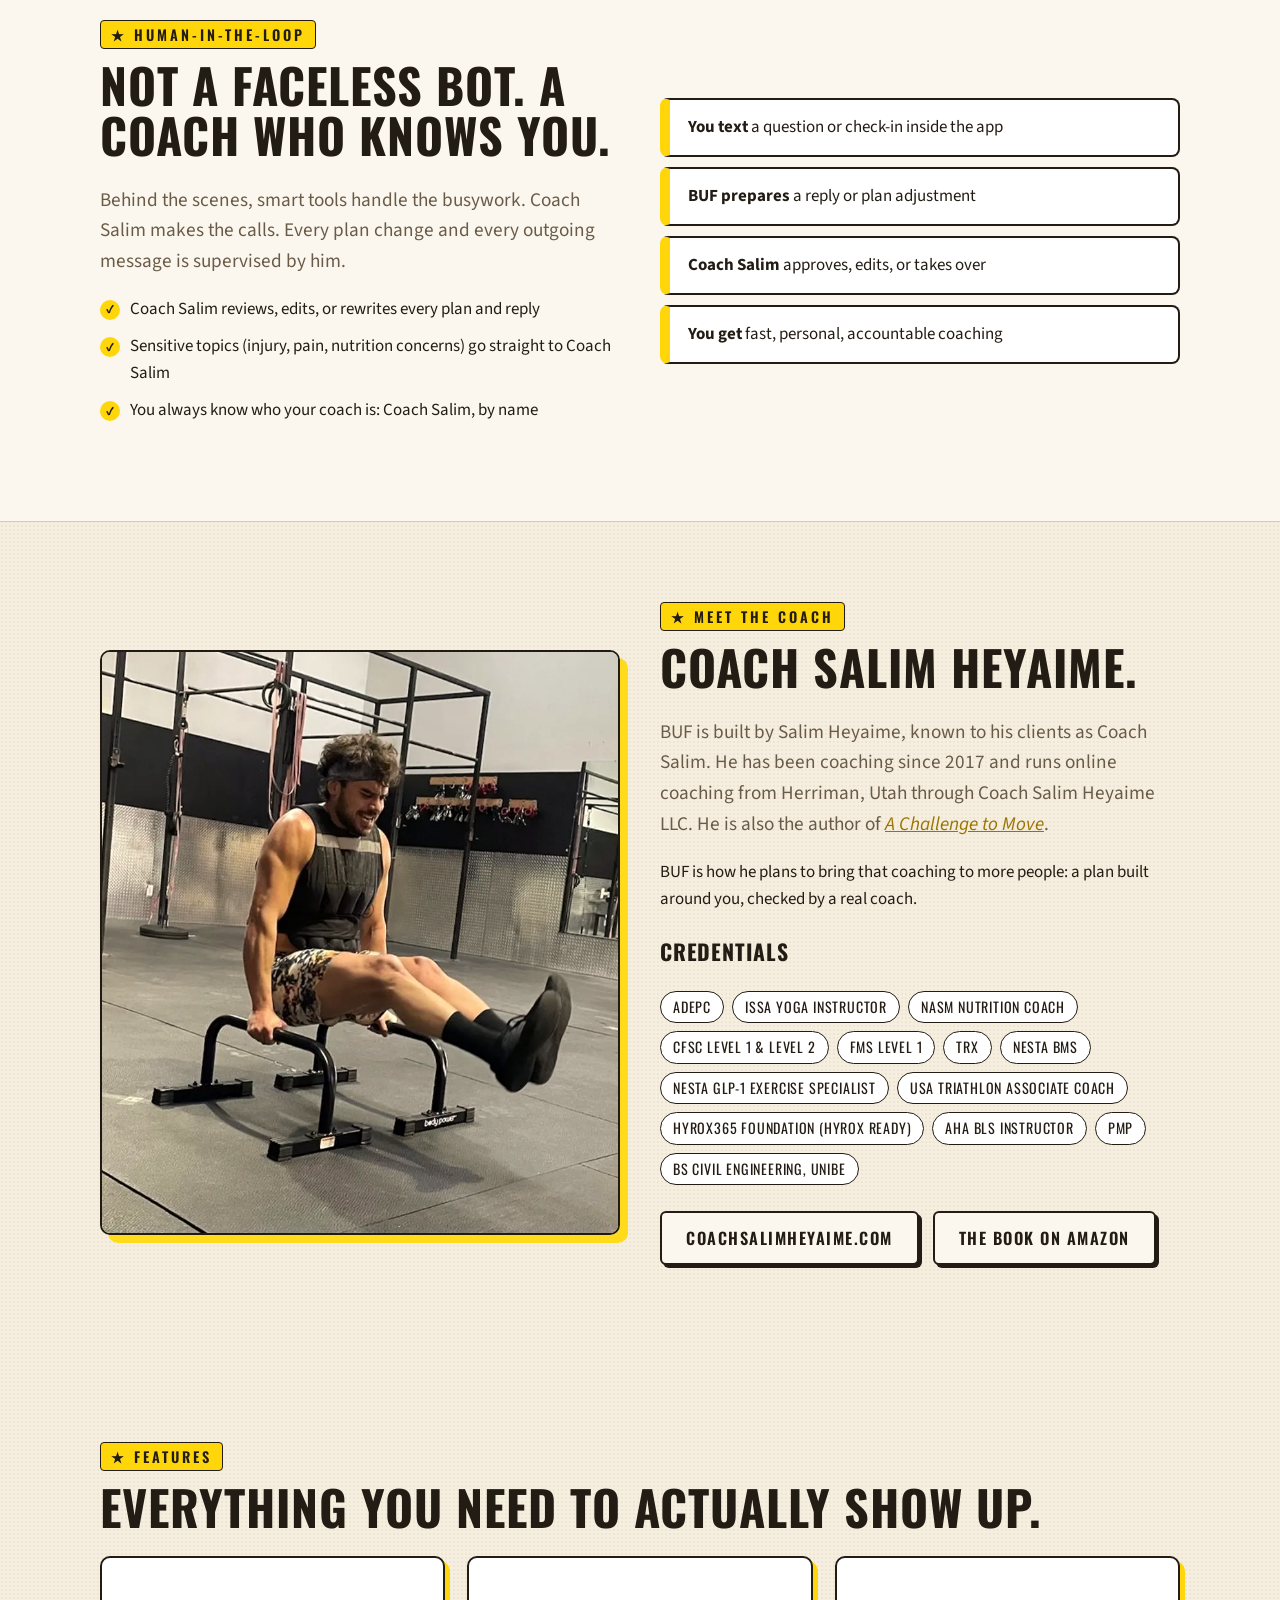
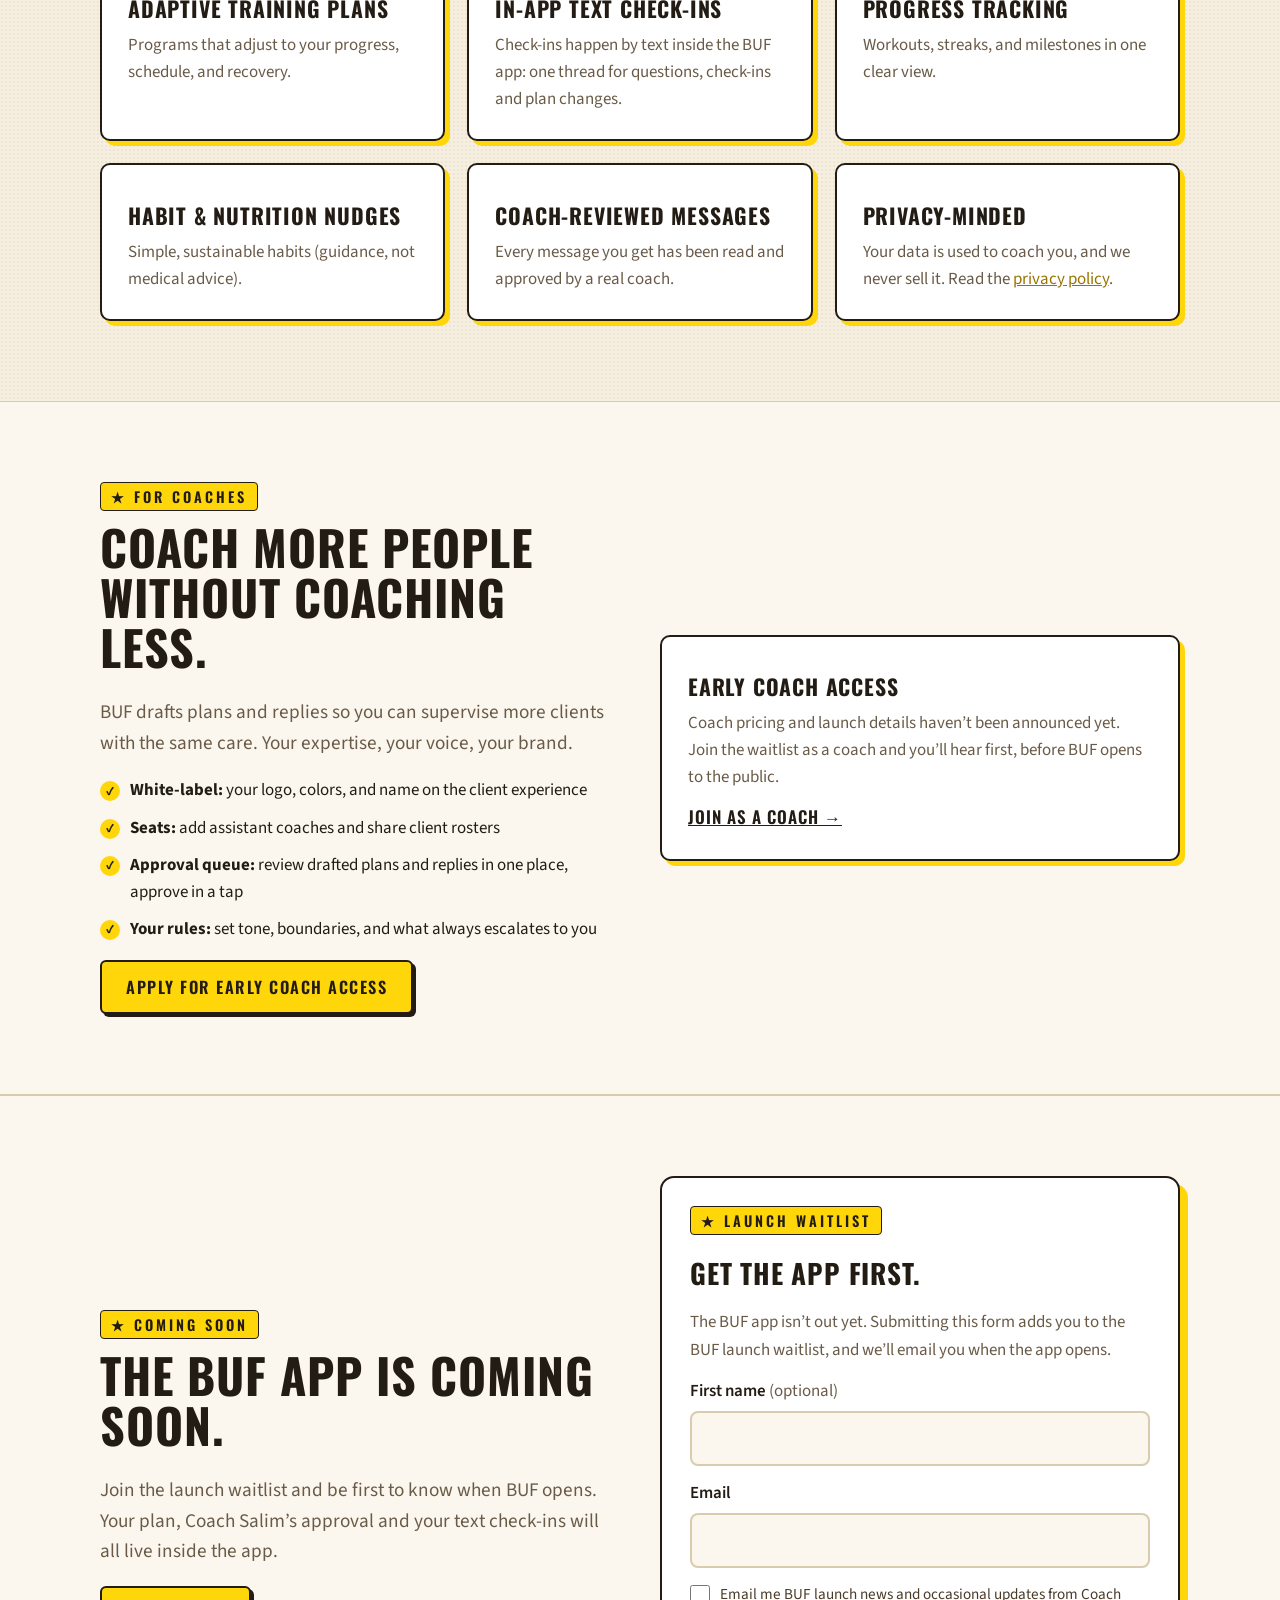
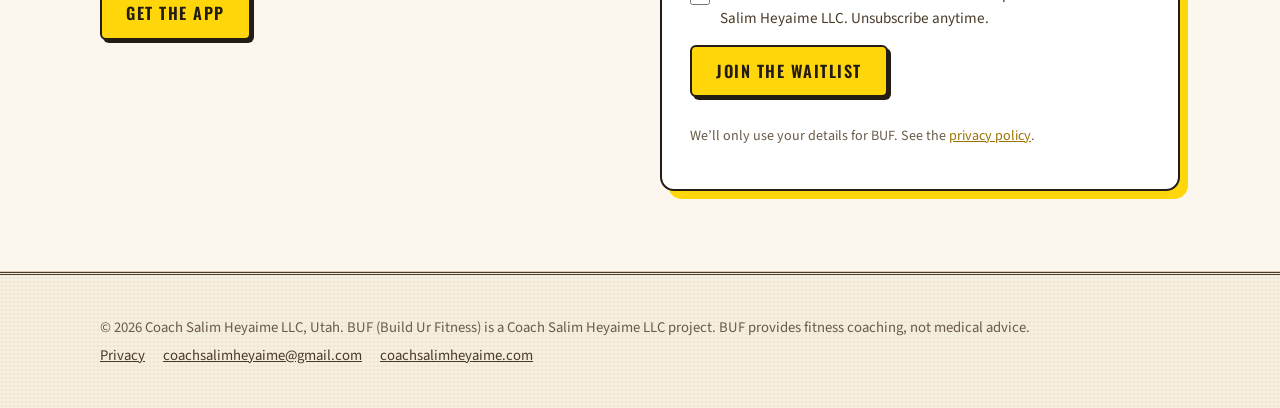
==== commit d3946c74: "Remove em dashes from user-visible BUF copy Rewrite titles to use | and replace body em dashes with " ====
--- a/index.html
+++ b/index.html
@@ -10,9 +10,9 @@
 <meta name="viewport" content="width=device-width,initial-scale=1">
 <meta name="robots" content="index,follow">
 <link rel="canonical" href="https://buildurfitness.com/">
-<title>BUF Fitness — Custom workouts, approved by a real coach</title>
+<title>BUF Fitness | Custom workouts, approved by a real coach</title>
 <meta name="description" content="BUF (Build Ur Fitness) builds custom workouts around you, with text check-ins inside the BUF app and Coach Salim, a certified coach who approves every plan and every message. The BUF app is coming soon: join the waitlist.">
-<meta property="og:title" content="BUF Fitness — Custom workouts, approved by a real coach">
+<meta property="og:title" content="BUF Fitness | Custom workouts, approved by a real coach">
 <meta property="og:description" content="A workout plan built around you and checked by a real coach. Join the waitlist.">
 <meta property="og:type" content="website">
 <meta property="og:url" content="https://buildurfitness.com/">
@@ -21,7 +21,7 @@
 <meta property="og:image:height" content="630">
 <meta name="twitter:card" content="summary_large_image">
 <meta name="twitter:url" content="https://buildurfitness.com/">
-<meta name="twitter:title" content="BUF Fitness — Custom workouts, approved by a real coach">
+<meta name="twitter:title" content="BUF Fitness | Custom workouts, approved by a real coach">
 <meta name="twitter:image" content="https://buildurfitness.com/og.png">
 <meta name="theme-color" content="#FFD60A">
 <link rel="preconnect" href="https://fonts.googleapis.com">
@@ -50,14 +50,14 @@
 <img class="badge" src="badge.svg" alt="" width="140" height="140">
 <p class="eyebrow">Build Ur Fitness</p>
 <h1>Custom workouts.<br><em>Approved by a real coach.</em></h1>
-<p class="lead">A plan built around you — your goals, your schedule, your equipment — and checked by Coach Salim, a certified coach, before you ever lift a weight. Then he keeps you on track with text check-ins inside the BUF app.</p>
+<p class="lead">A plan built around you (your goals, your schedule, your equipment) and checked by Coach Salim, a certified coach, before you ever lift a weight. Then he keeps you on track with text check-ins inside the BUF app.</p>
 <div class="cta"><a class="btn" href="#waitlist" data-waitlist="hero">Get the app</a><a class="btn ghost" href="#coaches">I'm a coach</a></div>
 <p class="small soon"><strong>Coming soon.</strong> The BUF app isn&rsquo;t out yet. Tap Get the app to join the launch waitlist.</p>
 </div>
 <div class="phone" role="group" aria-label="Example in-app text conversation (illustrative)">
 <div class="msg ai">Morning! Today's plan: 30-min lower body + 10-min walk. Want the low-impact version since your knee was sore?<span class="tag">Approved by Coach Salim</span></div>
 <div class="msg me">Yes please, low-impact 🙏<span class="tag">You</span></div>
-<div class="msg ai">Done — swapped lunges for glute bridges. I'll check in after. Proud of the streak.<span class="tag">Reviewed by Coach Salim</span></div>
+<div class="msg ai">Done: swapped lunges for glute bridges. I'll check in after. Proud of the streak.<span class="tag">Reviewed by Coach Salim</span></div>
 <p class="small">Illustrative example, not a real client.</p>
 </div>
 </div></section>
@@ -84,7 +84,7 @@
 <section id="meet"><div class="wrap split">
 <figure class="coach-photo"><picture><source srcset="img/coach-salim-800.webp" type="image/webp"><img src="img/coach-salim-800.jpg" alt="Coach Salim Heyaime holding an L-sit on parallettes in the gym" width="800" height="900" loading="lazy"></picture></figure>
 <div><p class="eyebrow">Meet the coach</p><h2>Coach Salim Heyaime.</h2>
-<p class="lead">BUF is built by Salim Heyaime, known to his clients as Coach Salim. He has been coaching since 2017 and runs online coaching from Herriman, Utah through Coach Salim Heyaime LLC. He is also the author of <a href="https://www.amazon.com/dp/B0HN22P5F4" rel="noopener"><em>A Challenge to Move</em></a>.</p>
+<p class="lead">BUF is built by Salim Heyaime, known to his clients as Coach Salim. He has been coaching since 2017 and runs online coaching from Herriman, Utah through Coach Salim Heyaime LLC. He is also the author of <a href="https://www.amazon.com/dp/B0HN22P5F4" target="_blank" rel="noopener"><em>A Challenge to Move</em></a>.</p>
 <p>BUF is how he plans to bring that coaching to more people: a plan built around you, checked by a real coach.</p>
 <h3>Credentials</h3>
 <ul class="creds">
@@ -102,7 +102,7 @@
 <li>PMP</li>
 <li>BS Civil Engineering, UNIBE</li>
 </ul>
-<p class="cta"><a class="btn ghost" href="https://coachsalimheyaime.com/" rel="noopener">coachsalimheyaime.com</a><a class="btn ghost" href="https://www.amazon.com/dp/B0HN22P5F4" rel="noopener">The book on Amazon</a></p>
+<p class="cta"><a class="btn ghost" href="https://coachsalimheyaime.com/" target="_blank" rel="noopener">coachsalimheyaime.com</a><a class="btn ghost" href="https://www.amazon.com/dp/B0HN22P5F4" target="_blank" rel="noopener">The book on Amazon</a></p>
 </div></div></section>
 
 <section id="features"><div class="wrap">
@@ -111,7 +111,7 @@
 <div class="card"><h3>Adaptive training plans</h3><p>Programs that adjust to your progress, schedule, and recovery.</p></div>
 <div class="card"><h3>In-app text check-ins</h3><p>Check-ins happen by text inside the BUF app: one thread for questions, check-ins and plan changes.</p></div>
 <div class="card"><h3>Progress tracking</h3><p>Workouts, streaks, and milestones in one clear view.</p></div>
-<div class="card"><h3>Habit &amp; nutrition nudges</h3><p>Simple, sustainable habits — guidance, not medical advice.</p></div>
+<div class="card"><h3>Habit &amp; nutrition nudges</h3><p>Simple, sustainable habits (guidance, not medical advice).</p></div>
 <div class="card"><h3>Coach-reviewed messages</h3><p>Every message you get has been read and approved by a real coach.</p></div>
 <div class="card"><h3>Privacy-minded</h3><p>Your data is used to coach you, and we never sell it. Read the <a href="/privacy/">privacy policy</a>.</p></div>
 </div></div></section>
@@ -153,7 +153,7 @@
 <p class="eyebrow">You&rsquo;re on the list</p>
 <h3 id="wl-thanks-title">Thanks<span id="wl-thanks-name"></span>!</h3>
 <p>You&rsquo;re on the BUF launch waitlist. The app is coming soon, and we&rsquo;ll email you as soon as it opens.</p>
-<p class="small">Can&rsquo;t wait? Coach Salim also coaches online at <a href="https://coachsalimheyaime.com/" rel="noopener">coachsalimheyaime.com</a>.</p>
+<p class="small">Can&rsquo;t wait? Coach Salim also coaches online at <a href="https://coachsalimheyaime.com/" target="_blank" rel="noopener">coachsalimheyaime.com</a>.</p>
 </div>
 </div></div>
 </div></section>
@@ -161,6 +161,7 @@
 <dialog class="wl-dialog" id="wl-dialog" aria-labelledby="wl-title"><button type="button" class="wl-close" id="wl-close" aria-label="Close">&times;</button><div id="wl-slot"></div></dialog>
 <footer><div class="wrap foot">
 <p>&copy; 2026 Coach Salim Heyaime LLC, Utah. BUF (Build Ur Fitness) is a Coach Salim Heyaime LLC project. BUF provides fitness coaching, not medical advice.</p>
-<p class="foot-links"><a href="/privacy/">Privacy</a><a href="mailto:coachsalimheyaime@gmail.com?subject=BUF">coachsalimheyaime@gmail.com</a><a href="https://coachsalimheyaime.com/" rel="noopener">coachsalimheyaime.com</a></p>
+<p class="foot-links"><a href="/privacy/">Privacy</a><a href="mailto:coachsalimheyaime@gmail.com?subject=BUF">coachsalimheyaime@gmail.com</a><a href="https://coachsalimheyaime.com/" target="_blank" rel="noopener">coachsalimheyaime.com</a></p>
 </div></footer>
+<script src="/js/external-links.js" defer></script>
 </body></html>
